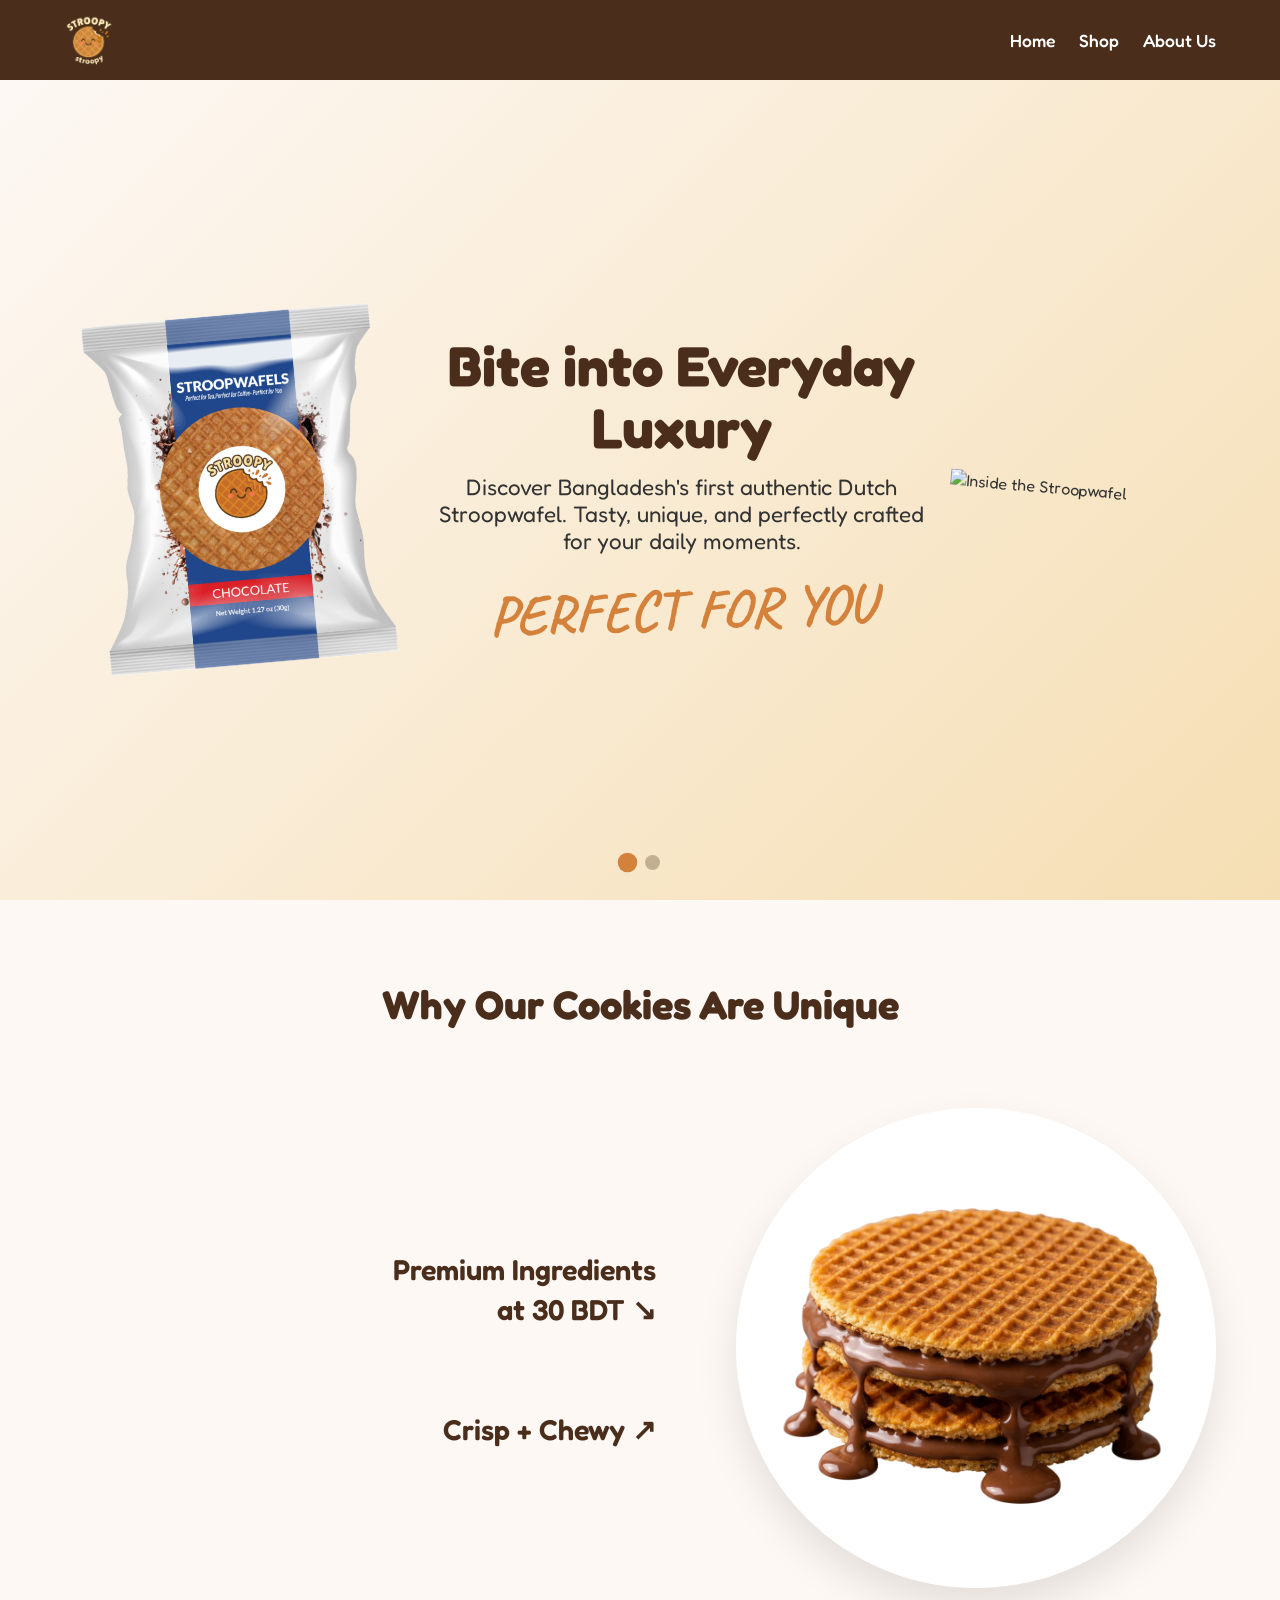
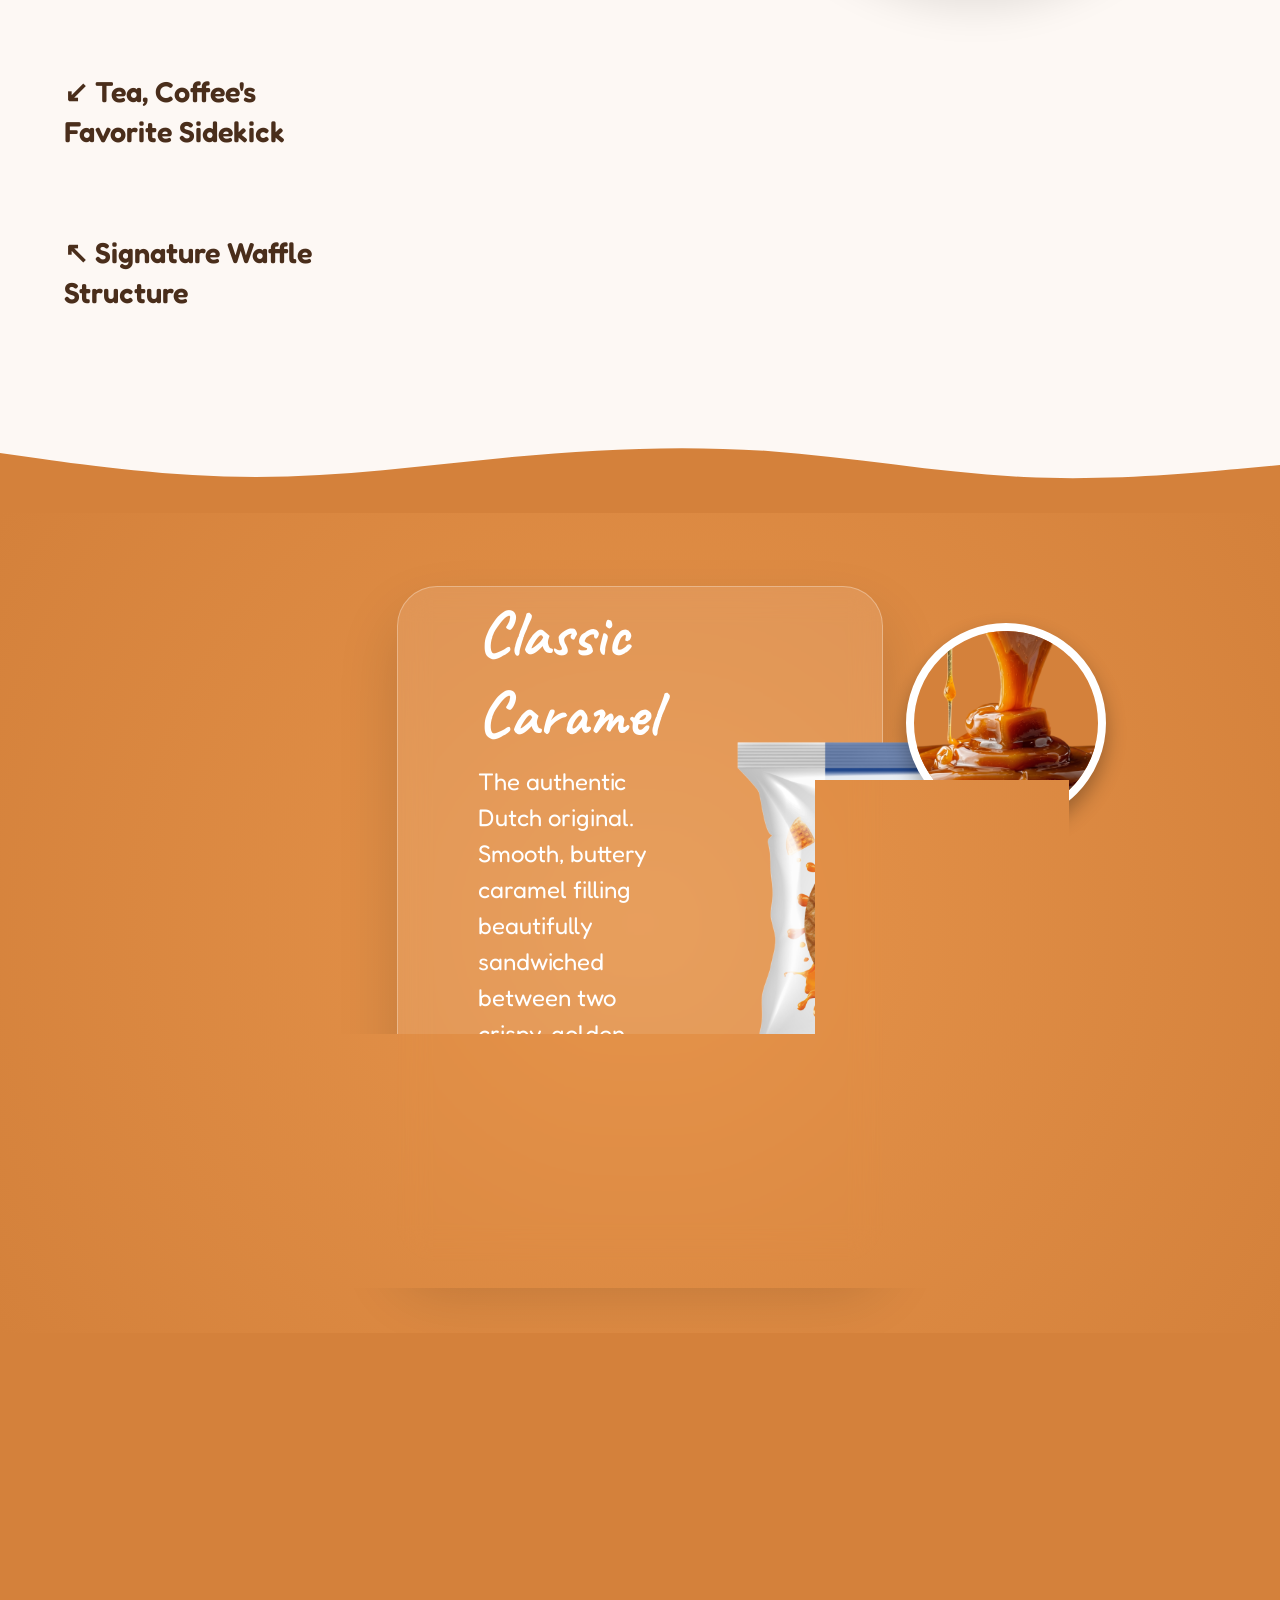
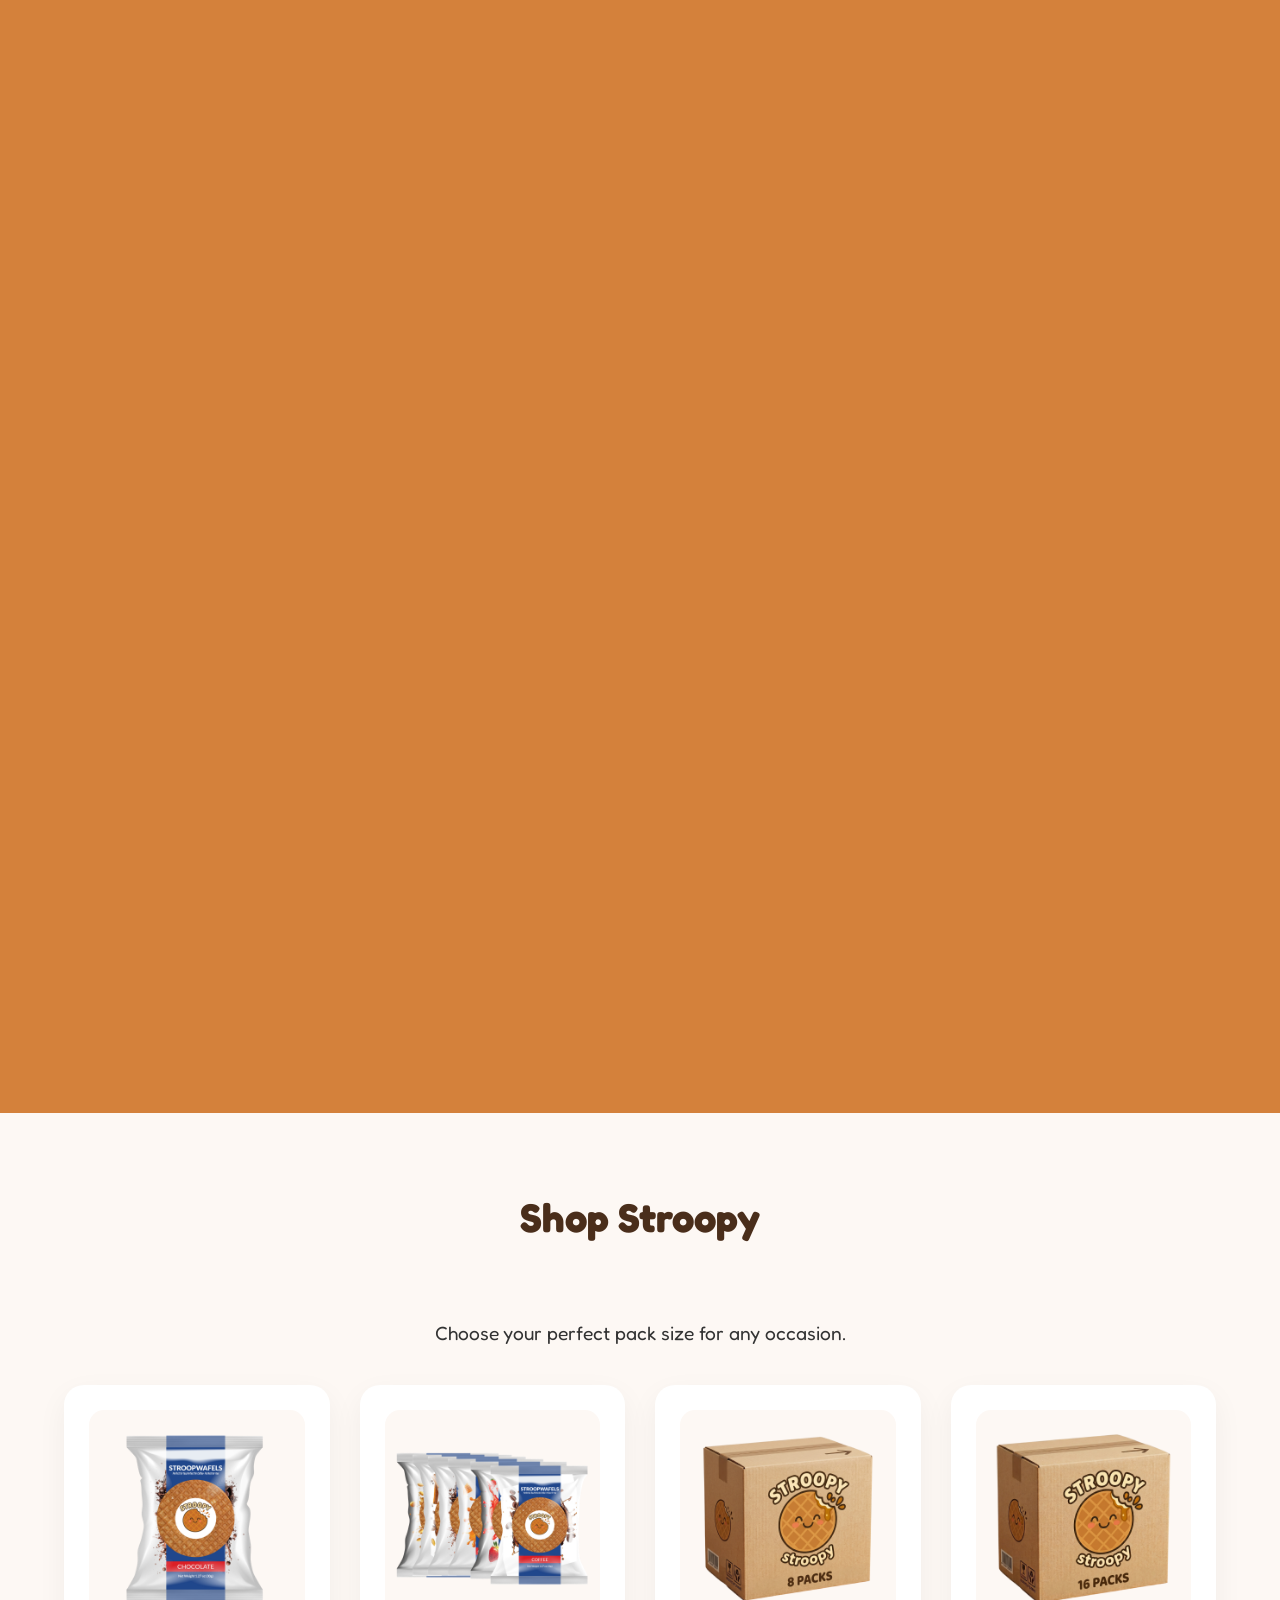
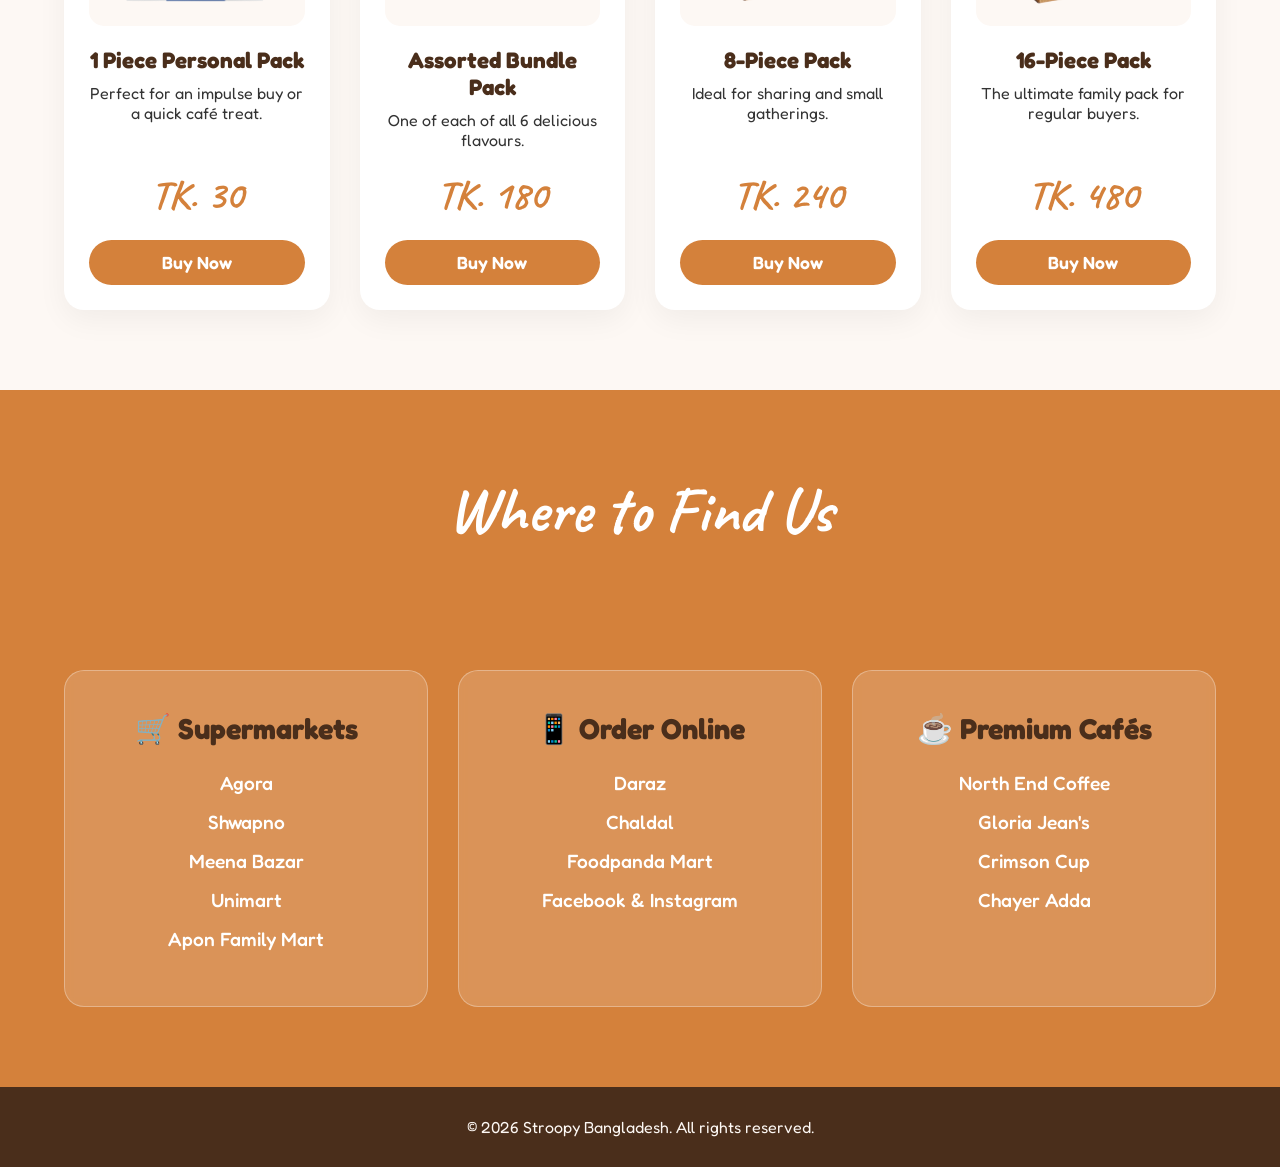
==== index.html @ 6a916083 "update 1.1" ====
<!DOCTYPE html>
<html lang="en">
<head>
    <meta charset="UTF-8">
    <meta name="viewport" content="width=device-width, initial-scale=1.0">
    <title>Stroopy | Perfect for You</title>
    <link rel="stylesheet" href="styles.css">
</head>
<body>

    <header>
        <a href="index.html" class="logo">
            <img src="media/logo.png" alt="Stroopy Logo" class="logo-img">
        </a>
        <div class="hamburger" id="hamburger">☰</div>
        <nav class="nav-links" id="nav-links">
            <a href="index.html">Home</a>
            <a href="#shop">Shop</a>
            <a href="about.html">About Us</a>
        </nav>
    </header>

    <section class="hero-carousel">
        <div class="carousel-track" id="carousel-track">
            
            <div class="slide active">
                <img src="media/chocolate.png" alt="Stroopy Package" class="slide-img left-img">
                <div class="slide-content centered-content">
                    <h1>Bite into Everyday Luxury</h1>
                    <p>Discover Bangladesh's first authentic Dutch Stroopwafel. Tasty, unique, and perfectly crafted for your daily moments.</p>
                    <h2 class="script-text">PERFECT FOR YOU</h2>
                </div>
                <img src="media/inside.png" alt="Inside the Stroopwafel" class="slide-img right-img">
            </div>

            <div class="slide">
                <img src="media/inside2.png" alt="Caramel Package" class="slide-img left-img">
                <div class="slide-content centered-content">
                    <h1>Crisp + Chewy Perfection</h1>
                    <p>Two golden baked waffles bound by a luscious, melt-in-your-mouth filling. 100% Natural, 100% Halal.</p>
                    <h2 class="script-text" style="color: var(--brand-brown);">IRRESISTIBLY GOOD</h2>
                </div>
                <img src="media/inside3.png" alt="Caramel Filling" class="slide-img right-img">
            </div>

        </div>
        
        <div class="carousel-dots" id="carousel-dots">
            <span class="dot active" data-slide="0"></span>
            <span class="dot" data-slide="1"></span>
        </div>
    </section>

    <section class="features-section fade-in">
        <h2 class="section-title">Why Our Cookies Are Unique</h2>
        <div class="features-grid">
            <div class="feature-column" style="text-align: right;">
                <div class="feature-item fade-in"><p>Premium Ingredients<br>at 30 BDT ↘</p></div>
                <div class="feature-item fade-in"><p>Crisp + Chewy ↗</p></div>
            </div>
            <div class="feature-center fade-in">
                <img src="media/main.png" alt="Plate of Stroopwafels" style="background-color: white;">
            </div>
            <div class="feature-column" style="text-align: left;">
                <div class="feature-item fade-in"><p>↙ Tea, Coffee's<br>Favorite Sidekick</p></div>
                <div class="feature-item fade-in"><p>↖ Signature Waffle<br>Structure</p></div>
            </div>
        </div>
    </section>

    <div class="wave-divider">
        <svg viewBox="0 0 1440 320" preserveAspectRatio="none">
            <path fill="#D4813B" fill-opacity="1" d="M0,160L48,176C96,192,192,224,288,224C384,224,480,192,576,170.7C672,149,768,139,864,154.7C960,171,1056,213,1152,224C1248,235,1344,213,1392,202.7L1440,192L1440,320L1392,320C1344,320,1248,320,1152,320C1056,320,960,320,864,320C768,320,672,320,576,320C480,320,384,320,288,320C192,320,96,320,48,320L0,320Z"></path>
        </svg>
    </div>

    <section id="flavours-scroll-wrapper" class="horizontal-scroll-wrapper">
        <div class="sticky-view">
            <div id="flavours-track" class="flavours-track">
                
                <div class="flavour-panel active">
                    <div class="panel-container">
                        <div class="panel-content">
                            <h2>Classic Caramel</h2>
                            <p>The authentic Dutch original. Smooth, buttery caramel filling beautifully sandwiched between two crispy, golden waffle layers.</p>
                            <ul class="flavour-details-list">
                                <li><span>Calories:</span> 150</li>
                                <li><span>Perfect with:</span> Black Tea</li>
                            </ul>
                        </div>
                        <div class="panel-visual">
                            <img src="media/caramel.png" class="floating-pack main-img" alt="Caramel Package">
                            <img src="media/caramel-in.png" class="floating-filling sub-img" alt="Caramel Filling">
                        </div>
                    </div>
                </div>

                <div class="flavour-panel">
                    <div class="panel-container">
                        <div class="panel-content">
                            <h2>Rich Chocolate</h2>
                            <p>Our highest demand flavour. A luscious blend of dark and milk chocolate that provides a decadent, melt-in-your-mouth experience.</p>
                            <ul class="flavour-details-list">
                                <li><span>Calories:</span> 155</li>
                                <li><span>Perfect with:</span> Hot Milk</li>
                            </ul>
                        </div>
                        <div class="panel-visual">
                            <img src="media/chocolate.png" class="floating-pack main-img" alt="Chocolate Package">
                            <img src="media/chocolate-in.png" class="floating-filling sub-img" alt="Chocolate Filling">
                        </div>
                    </div>
                </div>

                <div class="flavour-panel">
                    <div class="panel-container">
                        <div class="panel-content">
                            <h2>Strawberry Syrup</h2>
                            <p>A fun, sweet, and tangy strawberry-flavoured syrup filling designed specifically for the youth segment and café-goers.</p>
                            <ul class="flavour-details-list">
                                <li><span>Calories:</span> 145</li>
                                <li><span>Perfect with:</span> Iced Lattes</li>
                            </ul>
                        </div>
                        <div class="panel-visual">
                            <img src="media/strawberry.png" class="floating-pack main-img" alt="Strawberry Package">
                            <img src="media/strawberry-in.png" class="floating-filling sub-img" alt="Strawberry Filling">
                        </div>
                    </div>
                </div>
                
                <div class="flavour-panel">
                    <div class="panel-container">
                        <div class="panel-content">
                            <h2>Peanut Butter</h2>
                            <p>Creamy, rich peanut butter filling with a satisfying nutty finish. A protein-forward treat for our health-conscious consumers.</p>
                            <ul class="flavour-details-list">
                                <li><span>Calories:</span> 160</li>
                                <li><span>Perfect with:</span> Espresso</li>
                            </ul>
                        </div>
                        <div class="panel-visual">
                            <img src="media/peanutbutter.png" class="floating-pack main-img" alt="Peanut Butter Package">
                            <img src="media/peanutbutter-in.png" class="floating-filling sub-img" alt="Peanut Butter Filling">
                        </div>
                    </div>
                </div>

                <div class="flavour-panel">
                    <div class="panel-container">
                        <div class="panel-content">
                            <h2>Cinnamon</h2>
                            <p>A beautiful bridge between Dutch tradition and local spice. Warm, aromatic cinnamon mixed into our signature syrup.</p>
                            <ul class="flavour-details-list">
                                <li><span>Calories:</span> 150</li>
                                <li><span>Perfect with:</span> Masala Chai</li>
                            </ul>
                        </div>
                        <div class="panel-visual">
                            <img src="media/cinnamon.png" class="floating-pack main-img" alt="Cinnamon Package">
                            <img src="media/cinnamon-in.png" class="floating-filling sub-img" alt="Cinnamon Filling">
                        </div>
                    </div>
                </div>

                <div class="flavour-panel">
                    <div class="panel-container">
                        <div class="panel-content">
                            <h2>Coffee</h2>
                            <p>An espresso-infused filling designed for young professionals and coffee lovers needing a bold caffeinated treat on the go.</p>
                            <ul class="flavour-details-list">
                                <li><span>Calories:</span> 150</li>
                                <li><span>Perfect with:</span> Cappuccino</li>
                            </ul>
                        </div>
                        <div class="panel-visual">
                            <img src="media/coffee.png" class="floating-pack main-img" alt="Coffee Package">
                            <img src="media/coffee-in.png" class="floating-filling sub-img" alt="Coffee Filling">
                        </div>
                    </div>
                </div>

            </div>
        </div>
    </section>

    <section class="shop-section fade-in" id="shop">
        <h2 class="section-title">Shop Stroopy</h2>
        <p class="subtitle" style="text-align: center; font-size: 1.2rem; margin-bottom: 40px;">Choose your perfect pack size for any occasion.</p>
        
        <div class="shop-grid">
            <div class="product-card fade-in">
                <img src="media/single.png" alt="2-Piece Personal Pack">
                <h3>1 Piece Personal Pack</h3>
                <p>Perfect for an impulse buy or a quick café treat.</p>
                <div class="price">TK. 30</div>
                <a href="#" class="btn btn-small">Buy Now</a>
            </div>

            <div class="product-card fade-in">
                <img src="media/6pack.png" alt="Assorted Bundle Pack">
                <h3>Assorted Bundle Pack</h3>
                <p>One of each of all 6 delicious flavours.</p>
                <div class="price">TK. 180</div>
                <a href="#" class="btn btn-small">Buy Now</a>
            </div>

            <div class="product-card fade-in">
                <img src="media/8pack.png" alt="8-Piece Pack">
                <h3>8-Piece Pack</h3>
                <p>Ideal for sharing and small gatherings.</p>
                <div class="price">TK. 240</div>
                <a href="#" class="btn btn-small">Buy Now</a>
            </div>

            <div class="product-card fade-in">
                <img src="media/16pack.png" alt="16-Piece Pack">
                <h3>16-Piece Pack</h3>
                <p>The ultimate family pack for regular buyers.</p>
                <div class="price">TK. 480</div>
                <a href="#" class="btn btn-small">Buy Now</a>
            </div>

        </div>
    </section>

    <section class="availability-section fade-in">
        <h2 class="section-title script-text" style="color: var(--white); font-size: 4rem;">Where to Find Us</h2>
        <div class="availability-grid">
            <div class="availability-col fade-in">
                <h3>🛒 Supermarkets</h3>
                <ul>
                    <li>Agora</li>
                    <li>Shwapno</li>
                    <li>Meena Bazar</li>
                    <li>Unimart</li>
                    <li>Apon Family Mart</li>
                </ul>
            </div>
            <div class="availability-col fade-in">
                <h3>📱 Order Online</h3>
                <ul>
                    <li>Daraz</li>
                    <li>Chaldal</li>
                    <li>Foodpanda Mart</li>
                    <li>Facebook & Instagram</li>
                </ul>
            </div>
            <div class="availability-col fade-in">
                <h3>☕ Premium Cafés</h3>
                <ul>
                    <li>North End Coffee</li>
                    <li>Gloria Jean's</li>
                    <li>Crimson Cup</li>
                    <li>Chayer Adda</li>
                </ul>
            </div>
        </div>
    </section>

    <footer>
        <p>&copy; 2026 Stroopy Bangladesh. All rights reserved.</p>
    </footer>

    <script src="script.js"></script>
</body>
</html>
---- styles.css ----
@import url('https://fonts.googleapis.com/css2?family=Caveat:wght@700&family=Fredoka:wght@400;500;600;700&display=swap');

:root {
    --brand-orange: #D4813B;
    --brand-brown: #4A2E1B;
    --brand-cream: #FDF8F4;
    --text-dark: #333333;
    --white: #FFFFFF;
    --header-height: 80px;
}

* { margin: 0; padding: 0; box-sizing: border-box; }

body {
    font-family: 'Fredoka', sans-serif;
    background-color: var(--brand-cream);
    color: var(--text-dark);
    overflow-x: hidden;
    position: relative; /* Required for the pattern layer to attach properly */
}

/* --- THE PATTERN LAYER --- */
body::before {
    content: '';
    position: fixed; /* Keeps the pattern fixed in place while scrolling for a premium feel */
    top: 0; 
    left: 0; 
    width: 100vw; 
    height: 100vh;
    z-index: -1; /* Pushes the pattern behind all your content */
    
    background-image: url('media/pattern.png');
    
    /* 1. THE BLOCK SPACING & SIZE */
    /* Adjust these numbers to scale the block pattern up or down */
    background-size: 160px 160px; 
    
    /* 'space' forces the browser to add even gaps between the images 
       so they never get cut off at the edges of the screen */
    background-repeat: space; 
    
    /* 2. THE OPACITY SETTING */
    /* Adjust from 0.0 (invisible) to 1.0 (fully visible) */
    opacity: 0.1; 
    
    /* Optional: Blends the pattern into your cream background perfectly */
    background-blend-mode: multiply; 
    
    /* Prevents the invisible layer from blocking clicks on your website */
    pointer-events: none; 
}

/* Base Animations */
.fade-in {
    opacity: 0;
    transform: translateY(30px);
    transition: opacity 0.8s ease-out, transform 0.8s ease-out;
}
.fade-in.visible { opacity: 1; transform: translateY(0); }

/* Navigation */
header {
    background-color: var(--brand-brown);
    height: var(--header-height);
    padding: 0 5%;
    display: flex;
    justify-content: space-between;
    align-items: center;
    position: sticky;
    top: 0;
    z-index: 1000;
}

.logo {
    display: flex;
    align-items: center;
    justify-content: center;
    text-decoration: none;
    transition: transform 0.3s;
}

.logo:hover {
    transform: scale(1.05);
}

.logo-img {
    height: 50px; 
    width: auto;
    object-fit: contain;
}

.nav-links a {
    color: var(--white);
    text-decoration: none;
    margin-left: 20px;
    font-weight: 500;
    font-size: 1.1rem;
}

.hamburger { display: none; font-size: 2rem; color: var(--white); cursor: pointer; }

/* --- CATCHY CAROUSEL SECTION --- */
.hero-carousel {
    position: relative;
    width: 100%;
    height: calc(100vh - var(--header-height));
    min-height: 500px;
    overflow: hidden;
    background: linear-gradient(135deg, var(--brand-cream) 0%, #F5DEB3 100%);
}

.carousel-track {
    position: relative;
    width: 100%;
    height: 100%;
}

.slide {
    position: absolute;
    top: 0; left: 0;
    width: 100%; height: 100%;
    opacity: 0;
    visibility: hidden;
    transition: opacity 0.8s ease-in-out, visibility 0.8s;
    
    display: flex;
    align-items: center;
    justify-content: space-between;
    padding: 0 5%;
    overflow: hidden;
}

.slide.active {
    opacity: 1;
    visibility: visible;
    z-index: 10;
}

/* Slide Content Container */
.slide-content.centered-content {
    flex: 0 1 50%; 
    text-align: center;
    padding: 20px;
    z-index: 10;
}

.slide-content > * {
    opacity: 0;
    transform: translateY(40px);
    transition: all 0.8s cubic-bezier(0.25, 1, 0.5, 1);
}

.slide.active .slide-content h1 {
    opacity: 1;
    transform: translateY(0);
    transition-delay: 0.2s; 
}

.slide.active .slide-content p {
    opacity: 1;
    transform: translateY(0);
    transition-delay: 0.4s; 
}

.slide.active .slide-content h2 {
    opacity: 1;
    transform: translateY(0) rotate(-2deg);
    transition-delay: 0.6s; 
}

.slide-content h1 {
    font-size: 3.5rem;
    color: var(--brand-brown);
    margin-bottom: 15px;
    line-height: 1.1;
}

.slide-content p {
    font-size: 1.4rem;
    color: var(--text-dark);
    margin-bottom: 20px;
}

.script-text {
    font-family: 'Caveat', cursive;
    font-size: 3.5rem;
    color: var(--brand-orange);
    display: inline-block;
}

/* Image Pop-in Animation */
.slide-img {
    flex: 0 1 25%;
    max-width: 350px; 
    width: 100%;
    object-fit: contain;
    opacity: 0;
    z-index: 5;
}

.slide-img.left-img {
    transform: translateX(-100px) rotate(-15deg) scale(0.8);
    transition: all 1.2s cubic-bezier(0.34, 1.56, 0.64, 1);
}

.slide-img.right-img {
    transform: translateX(100px) rotate(15deg) scale(0.8);
    transition: all 1.2s cubic-bezier(0.34, 1.56, 0.64, 1);
}

.slide.active .slide-img.left-img {
    opacity: 1;
    transform: translateX(0) rotate(-5deg) scale(1);
    transition-delay: 0.2s;
}

.slide.active .slide-img.right-img {
    opacity: 1;
    transform: translateX(0) rotate(5deg) scale(1);
    transition-delay: 0.4s;
}

/* Carousel Dots */
.carousel-dots {
    position: absolute;
    bottom: 30px;
    left: 50%;
    transform: translateX(-50%);
    z-index: 20;
    display: flex;
    gap: 10px;
}

.dot {
    width: 15px; height: 15px;
    background: rgba(74, 46, 27, 0.3);
    border-radius: 50%;
    cursor: pointer;
    transition: background 0.3s, transform 0.3s;
}

.dot.active { 
    background: var(--brand-orange); 
    transform: scale(1.3);
}

/* --- FEATURES SECTION --- */
.features-section { 
    text-align: center; 
    padding: 80px 5% 40px; 
}

.features-grid { 
    display: flex; 
    justify-content: center; 
    align-items: center; 
    gap: 80px; 
    flex-wrap: wrap; 
    max-width: 1400px;
    margin: 0 auto;
}

.feature-column { 
    display: flex; 
    flex-direction: column; 
    gap: 80px; 
    flex: 1; 
    min-width: 300px; 
}

.feature-item p { 
    font-size: 1.8rem; 
    font-weight: 600; 
    color: var(--brand-brown); 
    line-height: 1.4;
}

.feature-center img { 
    width: 480px; 
    height: 480px; 
    border-radius: 50%; 
    object-fit: cover; 
    border: 12px solid var(--white); 
    box-shadow: 0 20px 40px rgba(0,0,0,0.1);
}

/* Wave */
.wave-divider { width: 100%; line-height: 0; margin-top: 40px; }
.wave-divider svg { display: block; width: 100%; height: 120px; }

/* --- HORIZONTAL SCROLL & PANEL ANIMATIONS --- */
.horizontal-scroll-wrapper {
    height: 600vh; /* 6 panels = 6 scrolls */
    position: relative;
    background-color: var(--brand-orange);
}

.sticky-view {
    position: sticky;
    top: var(--header-height);
    height: calc(100vh - var(--header-height));
    width: 100vw;
    overflow: hidden;
    background: radial-gradient(circle at center, #E6944B 0%, var(--brand-orange) 100%);
}

.flavours-track {
    display: flex;
    height: 100%;
    width: 600vw; 
    will-change: transform;
}

.flavour-panel {
    width: 100vw;
    height: 100%;
    display: flex;
    align-items: center;
    justify-content: center;
    padding: 0 5%;
}

.panel-container {
    display: flex;
    align-items: center;
    justify-content: space-between;
    width: 95%; 
    max-width: 1400px; 
    height: 75vh; 
    min-height: 600px; 
    background: rgba(255, 255, 255, 0.1);
    backdrop-filter: blur(15px); 
    border: 1px solid rgba(255, 255, 255, 0.3);
    border-radius: 40px;
    padding: 0 80px; 
    box-sizing: border-box;
    transform: scale(0.95);
    opacity: 0.5;
    transition: all 0.8s cubic-bezier(0.25, 1, 0.5, 1);
}

.flavour-panel.active .panel-container {
    transform: scale(1);
    opacity: 1;
    box-shadow: 0 30px 60px rgba(0,0,0,0.15);
}

.panel-content {
    flex: 0 0 50%; 
    color: var(--white);
    padding-right: 50px;
    opacity: 0;
    transform: translateX(-50px); 
    transition: all 0.8s cubic-bezier(0.34, 1.56, 0.64, 1) 0.2s; 
}

.flavour-panel.active .panel-content {
    opacity: 1;
    transform: translateX(0);
}

.panel-content h2 { font-size: 4rem; font-family: 'Caveat', cursive; margin-bottom: 10px; }
.panel-content p { font-size: 1.5rem; margin-bottom: 30px; line-height: 1.5; }

.flavour-details-list { list-style: none; display: flex; gap: 15px; flex-wrap: wrap; }
.flavour-details-list li {
    font-size: 1.2rem;
    background: rgba(255,255,255,0.2);
    padding: 12px 25px;
    border-radius: 20px;
    font-weight: 500;
}
.flavour-details-list li span { font-weight: 700; color: var(--brand-brown); }

.panel-visual {
    flex: 0 0 50%; 
    position: relative;
    display: flex;
    justify-content: center;
    align-items: center;
    height: 100%; 
}

.main-img {
    width: 360px; 
    height: auto;
    object-fit: contain;
    opacity: 0;
    transform: scale(0.5) rotate(-20deg);
    transition: all 1s cubic-bezier(0.34, 1.56, 0.64, 1) 0.3s; 
}

.sub-img {
    width: 200px; 
    height: 200px;
    background-color: #D4813B;
    border-radius: 50%;
    border: 8px solid var(--white);
    object-fit: cover;
    position: absolute;
    top: 50%;
    left: 50%;
    margin-top: -300px; 
    margin-left: 20px;  
    box-shadow: 0 10px 20px rgba(0,0,0,0.3);
    opacity: 0;
    transform: scale(0) translate(100px, -100px) rotate(45deg);
    transition: all 1s cubic-bezier(0.34, 1.56, 0.64, 1) 0.5s;
}

.flavour-panel.active .main-img {
    opacity: 1;
    transform: scale(1) rotate(0);
}

.flavour-panel.active .sub-img {
    opacity: 1;
    transform: scale(1) translate(0, 0) rotate(0deg);
}

/* Post Scroll */
.post-scroll-section { padding: 80px 20px; text-align: center; }
.post-scroll-section h2 { color: var(--brand-brown); font-size: 2.5rem; margin-bottom: 20px; }
.btn { display: inline-block; background-color: var(--brand-orange); color: var(--white); padding: 15px 40px; border-radius: 30px; font-size: 1.2rem; font-weight: 600; text-decoration: none; transition: 0.3s; }
.btn:hover { background-color: var(--brand-brown); }
footer { background-color: var(--brand-brown); color: var(--brand-cream); text-align: center; padding: 30px; }

/* Shop Section */
.section-title { font-size: 2.5rem; color: var(--brand-brown); margin-bottom: 80px; text-align: center; }
.shop-section { padding: 80px 5%; background-color: var(--brand-cream); background-blend-mode: lighten;}
.shop-grid { display: grid; grid-template-columns: repeat(auto-fit, minmax(220px, 1fr)); gap: 30px; max-width: 1200px; margin: 0 auto; }
.product-card { background: var(--white); border-radius: 20px; padding: 25px; text-align: center; box-shadow: 0 10px 30px rgba(0,0,0,0.05); transition: transform 0.3s, box-shadow 0.3s; display: flex; flex-direction: column; }
.product-card:hover { transform: translateY(-10px); box-shadow: 0 15px 40px rgba(0,0,0,0.1); }
.product-card img { width: 100%; border-radius: 15px; margin-bottom: 20px; background: var(--brand-cream); }
.product-card h3 { color: var(--brand-brown); font-size: 1.4rem; margin-bottom: 10px; }
.product-card p { color: var(--text-dark); font-size: 1rem; margin-bottom: auto; padding-bottom: 20px; }
.product-card .price { color: var(--brand-orange); font-size: 2.5rem; font-family: 'Caveat', cursive; font-weight: 700; margin-bottom: 20px; }
.btn-small { padding: 12px 25px; font-size: 1.1rem; width: 100%; display: block; box-sizing: border-box; }

/* Availability Section */
.availability-section { padding: 80px 5%; background-color: var(--brand-orange); text-align: center; }
.availability-grid { display: grid; grid-template-columns: repeat(auto-fit, minmax(280px, 1fr)); gap: 30px; max-width: 1200px; margin: 40px auto 0; }
.availability-col { background: rgba(255, 255, 255, 0.15); padding: 40px 30px; border-radius: 20px; backdrop-filter: blur(5px); border: 1px solid rgba(255, 255, 255, 0.3); color: var(--white); transition: transform 0.3s; }
.availability-col:hover { transform: translateY(-5px); }
.availability-col h3 { font-size: 1.8rem; margin-bottom: 25px; color: var(--brand-brown); }
.availability-col ul { list-style: none; padding: 0; }
.availability-col li { font-size: 1.2rem; margin-bottom: 15px; font-weight: 500; }





/* =========================================
   ABOUT US PAGE STYLES
   ========================================= */

/* Hero Section */
.about-hero {
    background: linear-gradient(rgba(74, 46, 27, 0.7), rgba(74, 46, 27, 0.7)), url('media/caramel.png') center/cover;
    height: 60vh;
    min-height: 400px;
    display: flex;
    align-items: center;
    justify-content: center;
    text-align: center;
    color: var(--white);
    position: relative;
    z-index: 1; /* Sits above the body pattern */
}

.about-hero h2 {
    font-size: 3rem;
    margin-bottom: 15px;
    color: var(--brand-cream);
}

.about-hero p {
    font-size: 1.5rem;
    max-width: 600px;
    margin: 0 auto;
}

/* Story Section */
.story-section {
    padding: 80px 5%;
    background-color: var(--brand-cream);
}

.story-container {
    max-width: 1200px;
    margin: 0 auto;
    display: flex;
    align-items: center;
    gap: 60px;
}

.story-text {
    flex: 1;
}

.story-text p {
    font-size: 1.2rem;
    line-height: 1.8;
    margin-bottom: 20px;
    color: var(--text-dark);
}

.story-visual {
    flex: 1;
    display: flex;
    justify-content: center;
}

/* Values Section */
.values-section {
    background-color: var(--brand-orange);
    padding: 80px 5%;
    text-align: center;
}

.values-grid {
    display: grid;
    grid-template-columns: repeat(auto-fit, minmax(250px, 1fr));
    gap: 30px;
    max-width: 1200px;
    margin: 40px auto 0;
}

.value-card {
    background: rgba(255, 255, 255, 0.1);
    backdrop-filter: blur(10px);
    border: 1px solid rgba(255, 255, 255, 0.2);
    padding: 40px 30px;
    border-radius: 20px;
    color: var(--white);
    transition: transform 0.3s;
}

.value-card:hover {
    transform: translateY(-10px);
}

.value-card h3 {
    font-size: 1.5rem;
    margin-bottom: 15px;
    color: var(--brand-brown);
}

.value-card p {
    font-size: 1.1rem;
    line-height: 1.5;
}

/* Team Section */
.team-section {
    padding: 80px 5%;
    background-color: var(--brand-cream);
}

.team-grid {
    display: flex;
    flex-wrap: wrap;
    justify-content: center;
    gap: 20px;
    max-width: 1000px;
    margin: 0 auto;
}

.team-member {
    background: var(--white);
    padding: 20px 30px;
    border-radius: 15px;
    text-align: center;
    box-shadow: 0 10px 20px rgba(0,0,0,0.05);
    flex: 1 1 200px;
    max-width: 250px;
    border-bottom: 5px solid var(--brand-orange);
}

.team-member h4 {
    color: var(--brand-brown);
    font-size: 1.2rem;
    margin-bottom: 5px;
}

.team-member p {
    color: #666;
    font-size: 0.9rem;
}

/* Responsive adjustments for About page */
@media (max-width: 768px) {
    .story-container {
        flex-direction: column;
        text-align: center;
    }
    .about-hero h2 {
        font-size: 2.2rem;
    }
}




/* Responsive Media Queries */
@media (max-width: 900px) {
    .slide { flex-direction: column; justify-content: center; }
    .slide-img.left-img, .slide-img.right-img { display: none; }
    .slide-content.centered-content { padding: 0; }
    
    /* Panel fixes for mobile */
    .panel-container { height: auto; min-height: auto; padding: 40px 20px; flex-direction: column; text-align: center; }
    .panel-content { padding-right: 0; flex: 1 1 auto; width: 100%; }
    .panel-visual { height: 350px; flex: 1 1 auto; width: 100%; margin-top: 30px; }
    .main-img { width: 280px; }
    .sub-img { width: 140px; height: 140px; margin-top: -160px; margin-left: 40px; }
    
    /* Features fixes for mobile */
    .feature-center img { width: 320px; height: 320px; }
    .feature-item p { font-size: 1.4rem; }
}

@media (max-width: 768px) {
    .nav-links { display: none; flex-direction: column; width: 100%; position: absolute; top: var(--header-height); left: 0; background-color: var(--brand-brown); text-align: center; padding: 20px 0; }
    .nav-links.active { display: flex; }
    .hamburger { display: block; }
    .features-grid { flex-direction: column; }
    .feature-center { order: -1; }
}
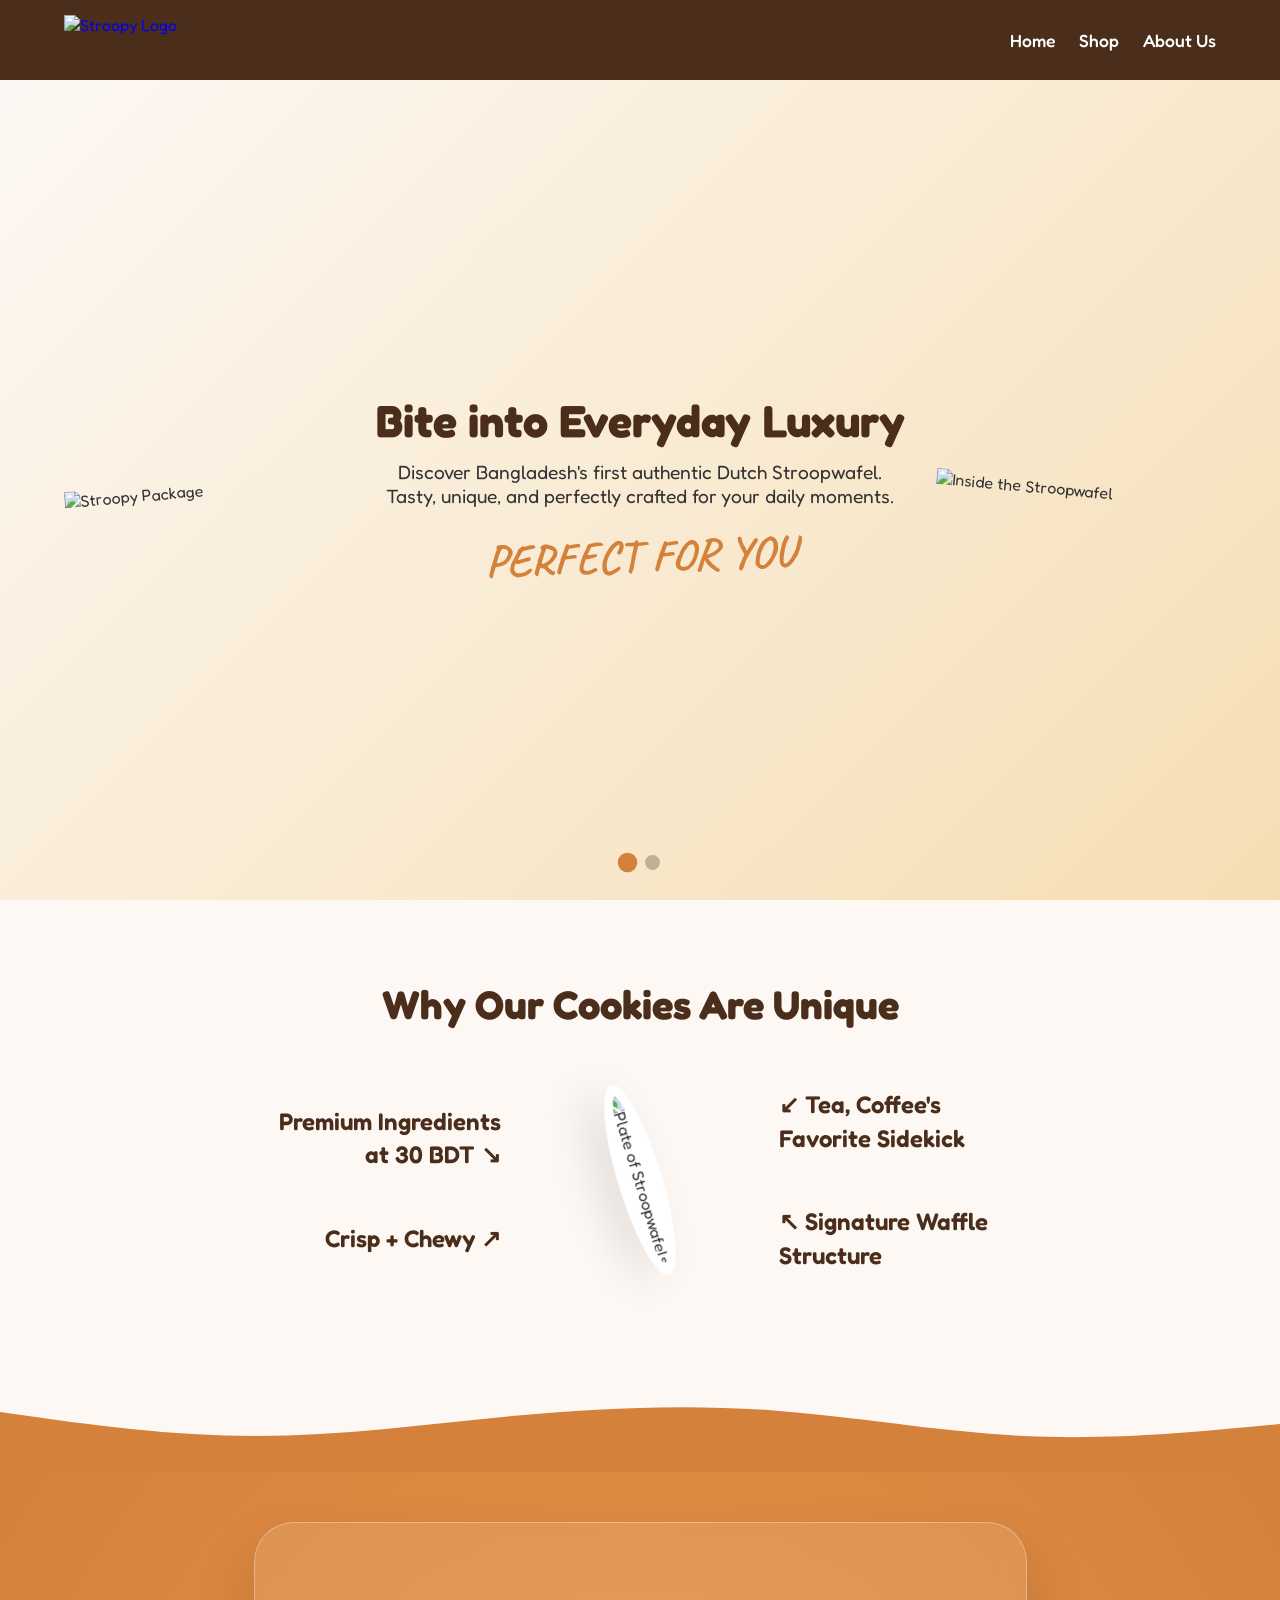
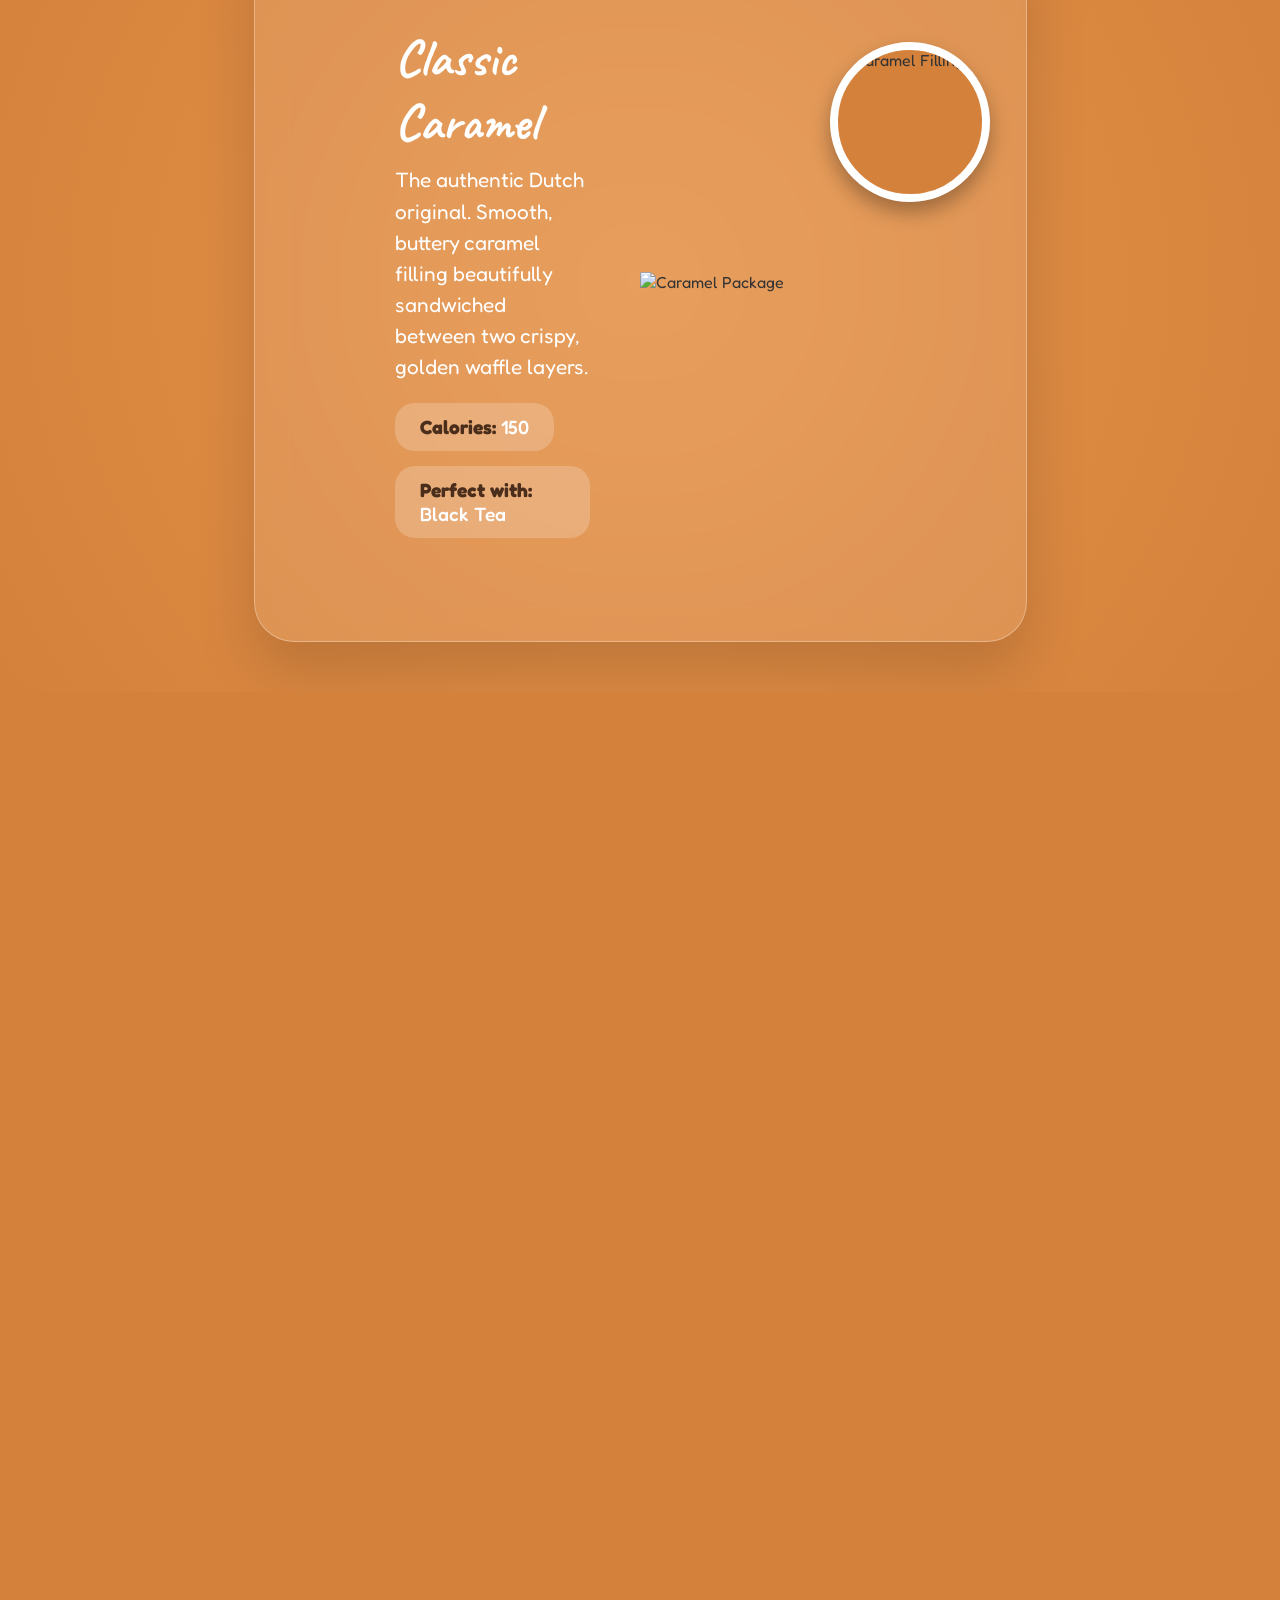
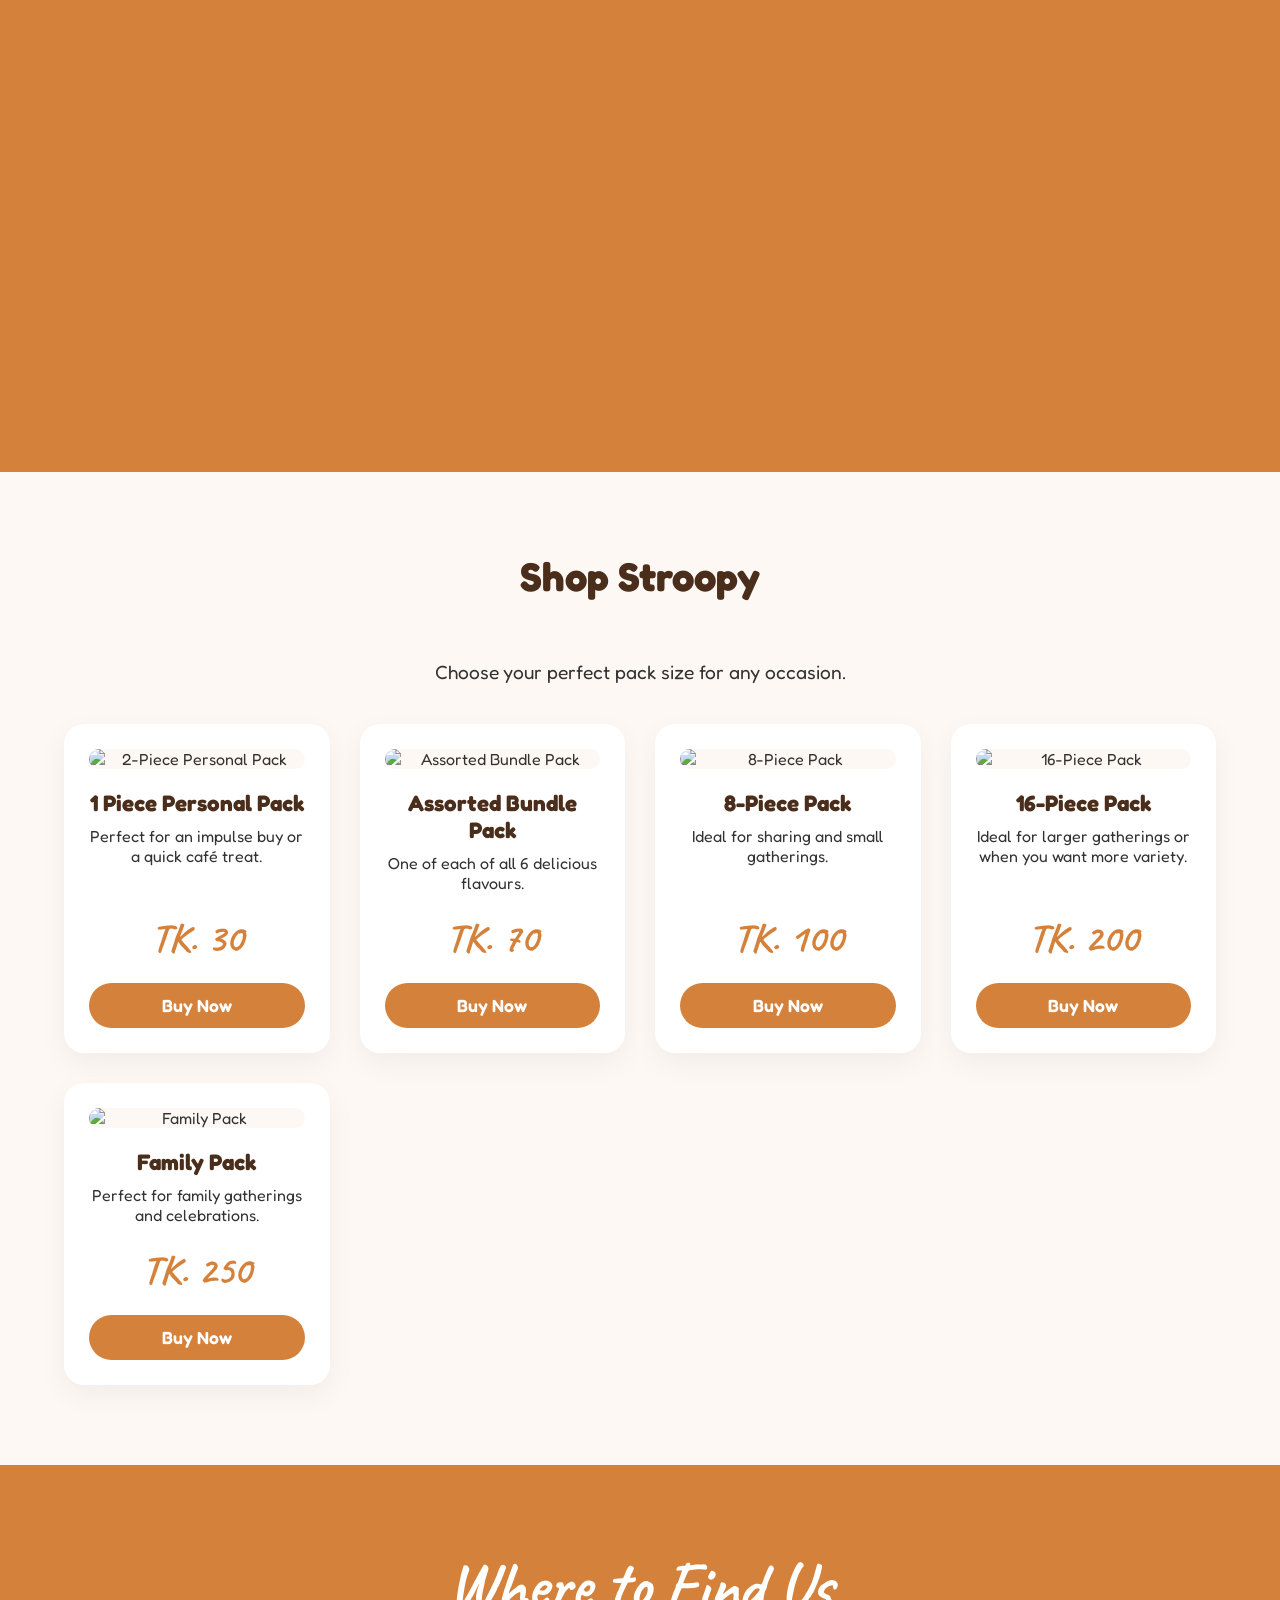
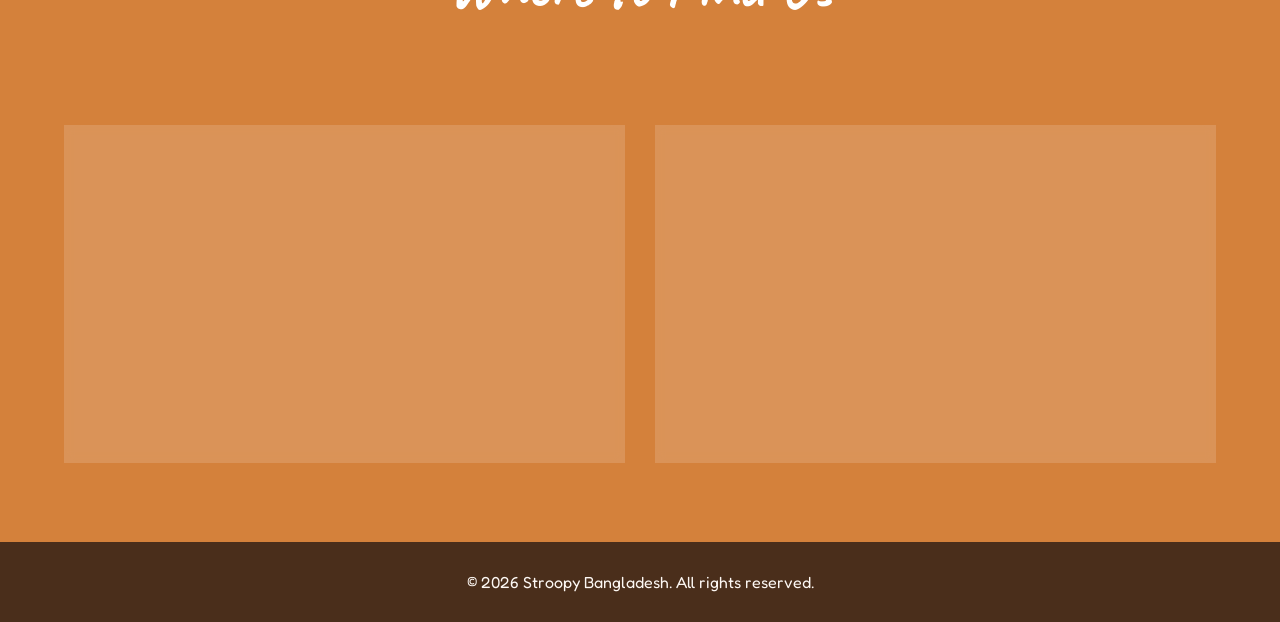
==== commit 02b45aae: "Add files via upload" ====
--- a/index.html
+++ b/index.html
@@ -1,267 +1,265 @@
-<!DOCTYPE html>
-<html lang="en">
-<head>
-    <meta charset="UTF-8">
-    <meta name="viewport" content="width=device-width, initial-scale=1.0">
-    <title>Stroopy | Perfect for You</title>
-    <link rel="stylesheet" href="styles.css">
-</head>
-<body>
-
-    <header>
-        <a href="index.html" class="logo">
-            <img src="media/logo.png" alt="Stroopy Logo" class="logo-img">
-        </a>
-        <div class="hamburger" id="hamburger">☰</div>
-        <nav class="nav-links" id="nav-links">
-            <a href="index.html">Home</a>
-            <a href="#shop">Shop</a>
-            <a href="about.html">About Us</a>
-        </nav>
-    </header>
-
-    <section class="hero-carousel">
-        <div class="carousel-track" id="carousel-track">
-            
-            <div class="slide active">
-                <img src="media/chocolate.png" alt="Stroopy Package" class="slide-img left-img">
-                <div class="slide-content centered-content">
-                    <h1>Bite into Everyday Luxury</h1>
-                    <p>Discover Bangladesh's first authentic Dutch Stroopwafel. Tasty, unique, and perfectly crafted for your daily moments.</p>
-                    <h2 class="script-text">PERFECT FOR YOU</h2>
-                </div>
-                <img src="media/inside.png" alt="Inside the Stroopwafel" class="slide-img right-img">
-            </div>
-
-            <div class="slide">
-                <img src="media/inside2.png" alt="Caramel Package" class="slide-img left-img">
-                <div class="slide-content centered-content">
-                    <h1>Crisp + Chewy Perfection</h1>
-                    <p>Two golden baked waffles bound by a luscious, melt-in-your-mouth filling. 100% Natural, 100% Halal.</p>
-                    <h2 class="script-text" style="color: var(--brand-brown);">IRRESISTIBLY GOOD</h2>
-                </div>
-                <img src="media/inside3.png" alt="Caramel Filling" class="slide-img right-img">
-            </div>
-
-        </div>
-        
-        <div class="carousel-dots" id="carousel-dots">
-            <span class="dot active" data-slide="0"></span>
-            <span class="dot" data-slide="1"></span>
-        </div>
-    </section>
-
-    <section class="features-section fade-in">
-        <h2 class="section-title">Why Our Cookies Are Unique</h2>
-        <div class="features-grid">
-            <div class="feature-column" style="text-align: right;">
-                <div class="feature-item fade-in"><p>Premium Ingredients<br>at 30 BDT ↘</p></div>
-                <div class="feature-item fade-in"><p>Crisp + Chewy ↗</p></div>
-            </div>
-            <div class="feature-center fade-in">
-                <img src="media/main.png" alt="Plate of Stroopwafels" style="background-color: white;">
-            </div>
-            <div class="feature-column" style="text-align: left;">
-                <div class="feature-item fade-in"><p>↙ Tea, Coffee's<br>Favorite Sidekick</p></div>
-                <div class="feature-item fade-in"><p>↖ Signature Waffle<br>Structure</p></div>
-            </div>
-        </div>
-    </section>
-
-    <div class="wave-divider">
-        <svg viewBox="0 0 1440 320" preserveAspectRatio="none">
-            <path fill="#D4813B" fill-opacity="1" d="M0,160L48,176C96,192,192,224,288,224C384,224,480,192,576,170.7C672,149,768,139,864,154.7C960,171,1056,213,1152,224C1248,235,1344,213,1392,202.7L1440,192L1440,320L1392,320C1344,320,1248,320,1152,320C1056,320,960,320,864,320C768,320,672,320,576,320C480,320,384,320,288,320C192,320,96,320,48,320L0,320Z"></path>
-        </svg>
-    </div>
-
-    <section id="flavours-scroll-wrapper" class="horizontal-scroll-wrapper">
-        <div class="sticky-view">
-            <div id="flavours-track" class="flavours-track">
-                
-                <div class="flavour-panel active">
-                    <div class="panel-container">
-                        <div class="panel-content">
-                            <h2>Classic Caramel</h2>
-                            <p>The authentic Dutch original. Smooth, buttery caramel filling beautifully sandwiched between two crispy, golden waffle layers.</p>
-                            <ul class="flavour-details-list">
-                                <li><span>Calories:</span> 150</li>
-                                <li><span>Perfect with:</span> Black Tea</li>
-                            </ul>
-                        </div>
-                        <div class="panel-visual">
-                            <img src="media/caramel.png" class="floating-pack main-img" alt="Caramel Package">
-                            <img src="media/caramel-in.png" class="floating-filling sub-img" alt="Caramel Filling">
-                        </div>
-                    </div>
-                </div>
-
-                <div class="flavour-panel">
-                    <div class="panel-container">
-                        <div class="panel-content">
-                            <h2>Rich Chocolate</h2>
-                            <p>Our highest demand flavour. A luscious blend of dark and milk chocolate that provides a decadent, melt-in-your-mouth experience.</p>
-                            <ul class="flavour-details-list">
-                                <li><span>Calories:</span> 155</li>
-                                <li><span>Perfect with:</span> Hot Milk</li>
-                            </ul>
-                        </div>
-                        <div class="panel-visual">
-                            <img src="media/chocolate.png" class="floating-pack main-img" alt="Chocolate Package">
-                            <img src="media/chocolate-in.png" class="floating-filling sub-img" alt="Chocolate Filling">
-                        </div>
-                    </div>
-                </div>
-
-                <div class="flavour-panel">
-                    <div class="panel-container">
-                        <div class="panel-content">
-                            <h2>Strawberry Syrup</h2>
-                            <p>A fun, sweet, and tangy strawberry-flavoured syrup filling designed specifically for the youth segment and café-goers.</p>
-                            <ul class="flavour-details-list">
-                                <li><span>Calories:</span> 145</li>
-                                <li><span>Perfect with:</span> Iced Lattes</li>
-                            </ul>
-                        </div>
-                        <div class="panel-visual">
-                            <img src="media/strawberry.png" class="floating-pack main-img" alt="Strawberry Package">
-                            <img src="media/strawberry-in.png" class="floating-filling sub-img" alt="Strawberry Filling">
-                        </div>
-                    </div>
-                </div>
-                
-                <div class="flavour-panel">
-                    <div class="panel-container">
-                        <div class="panel-content">
-                            <h2>Peanut Butter</h2>
-                            <p>Creamy, rich peanut butter filling with a satisfying nutty finish. A protein-forward treat for our health-conscious consumers.</p>
-                            <ul class="flavour-details-list">
-                                <li><span>Calories:</span> 160</li>
-                                <li><span>Perfect with:</span> Espresso</li>
-                            </ul>
-                        </div>
-                        <div class="panel-visual">
-                            <img src="media/peanutbutter.png" class="floating-pack main-img" alt="Peanut Butter Package">
-                            <img src="media/peanutbutter-in.png" class="floating-filling sub-img" alt="Peanut Butter Filling">
-                        </div>
-                    </div>
-                </div>
-
-                <div class="flavour-panel">
-                    <div class="panel-container">
-                        <div class="panel-content">
-                            <h2>Cinnamon</h2>
-                            <p>A beautiful bridge between Dutch tradition and local spice. Warm, aromatic cinnamon mixed into our signature syrup.</p>
-                            <ul class="flavour-details-list">
-                                <li><span>Calories:</span> 150</li>
-                                <li><span>Perfect with:</span> Masala Chai</li>
-                            </ul>
-                        </div>
-                        <div class="panel-visual">
-                            <img src="media/cinnamon.png" class="floating-pack main-img" alt="Cinnamon Package">
-                            <img src="media/cinnamon-in.png" class="floating-filling sub-img" alt="Cinnamon Filling">
-                        </div>
-                    </div>
-                </div>
-
-                <div class="flavour-panel">
-                    <div class="panel-container">
-                        <div class="panel-content">
-                            <h2>Coffee</h2>
-                            <p>An espresso-infused filling designed for young professionals and coffee lovers needing a bold caffeinated treat on the go.</p>
-                            <ul class="flavour-details-list">
-                                <li><span>Calories:</span> 150</li>
-                                <li><span>Perfect with:</span> Cappuccino</li>
-                            </ul>
-                        </div>
-                        <div class="panel-visual">
-                            <img src="media/coffee.png" class="floating-pack main-img" alt="Coffee Package">
-                            <img src="media/coffee-in.png" class="floating-filling sub-img" alt="Coffee Filling">
-                        </div>
-                    </div>
-                </div>
-
-            </div>
-        </div>
-    </section>
-
-    <section class="shop-section fade-in" id="shop">
-        <h2 class="section-title">Shop Stroopy</h2>
-        <p class="subtitle" style="text-align: center; font-size: 1.2rem; margin-bottom: 40px;">Choose your perfect pack size for any occasion.</p>
-        
-        <div class="shop-grid">
-            <div class="product-card fade-in">
-                <img src="media/single.png" alt="2-Piece Personal Pack">
-                <h3>1 Piece Personal Pack</h3>
-                <p>Perfect for an impulse buy or a quick café treat.</p>
-                <div class="price">TK. 30</div>
-                <a href="#" class="btn btn-small">Buy Now</a>
-            </div>
-
-            <div class="product-card fade-in">
-                <img src="media/6pack.png" alt="Assorted Bundle Pack">
-                <h3>Assorted Bundle Pack</h3>
-                <p>One of each of all 6 delicious flavours.</p>
-                <div class="price">TK. 180</div>
-                <a href="#" class="btn btn-small">Buy Now</a>
-            </div>
-
-            <div class="product-card fade-in">
-                <img src="media/8pack.png" alt="8-Piece Pack">
-                <h3>8-Piece Pack</h3>
-                <p>Ideal for sharing and small gatherings.</p>
-                <div class="price">TK. 240</div>
-                <a href="#" class="btn btn-small">Buy Now</a>
-            </div>
-
-            <div class="product-card fade-in">
-                <img src="media/16pack.png" alt="16-Piece Pack">
-                <h3>16-Piece Pack</h3>
-                <p>The ultimate family pack for regular buyers.</p>
-                <div class="price">TK. 480</div>
-                <a href="#" class="btn btn-small">Buy Now</a>
-            </div>
-
-        </div>
-    </section>
-
-    <section class="availability-section fade-in">
-        <h2 class="section-title script-text" style="color: var(--white); font-size: 4rem;">Where to Find Us</h2>
-        <div class="availability-grid">
-            <div class="availability-col fade-in">
-                <h3>🛒 Supermarkets</h3>
-                <ul>
-                    <li>Agora</li>
-                    <li>Shwapno</li>
-                    <li>Meena Bazar</li>
-                    <li>Unimart</li>
-                    <li>Apon Family Mart</li>
-                </ul>
-            </div>
-            <div class="availability-col fade-in">
-                <h3>📱 Order Online</h3>
-                <ul>
-                    <li>Daraz</li>
-                    <li>Chaldal</li>
-                    <li>Foodpanda Mart</li>
-                    <li>Facebook & Instagram</li>
-                </ul>
-            </div>
-            <div class="availability-col fade-in">
-                <h3>☕ Premium Cafés</h3>
-                <ul>
-                    <li>North End Coffee</li>
-                    <li>Gloria Jean's</li>
-                    <li>Crimson Cup</li>
-                    <li>Chayer Adda</li>
-                </ul>
-            </div>
-        </div>
-    </section>
-
-    <footer>
-        <p>&copy; 2026 Stroopy Bangladesh. All rights reserved.</p>
-    </footer>
-
-    <script src="script.js"></script>
-</body>
+<!DOCTYPE html>
+<html lang="en">
+<head>
+    <meta charset="UTF-8">
+    <meta name="viewport" content="width=device-width, initial-scale=1.0">
+    <title>Stroopy | Perfect for You</title>
+    <link rel="stylesheet" href="styles.css">
+</head>
+<body>
+
+    <header>
+        <a href="index.html" class="logo">
+            <img src="media/logo.png" alt="Stroopy Logo" class="logo-img">
+        </a>
+        <div class="hamburger" id="hamburger">☰</div>
+        <nav class="nav-links" id="nav-links">
+            <a href="index.html">Home</a>
+            <a href="#shop">Shop</a>
+            <a href="about.html">About Us</a>
+        </nav>
+    </header>
+
+    <section class="hero-carousel">
+        <div class="carousel-track" id="carousel-track">
+            
+            <div class="slide active">
+                <img src="media/chocolate.png" alt="Stroopy Package" class="slide-img left-img">
+                <div class="slide-content centered-content">
+                    <h1>Bite into Everyday Luxury</h1>
+                    <p>Discover Bangladesh's first authentic Dutch Stroopwafel. Tasty, unique, and perfectly crafted for your daily moments.</p>
+                    <h2 class="script-text">PERFECT FOR YOU</h2>
+                </div>
+                <img src="media/inside.png" alt="Inside the Stroopwafel" class="slide-img right-img">
+            </div>
+
+            <div class="slide">
+                <img src="media/inside2.png" alt="Caramel Package" class="slide-img left-img">
+                <div class="slide-content centered-content">
+                    <h1>Crisp + Chewy Perfection</h1>
+                    <p>Two golden baked waffles bound by a luscious, melt-in-your-mouth filling. 100% Natural, 100% Halal.</p>
+                    <h2 class="script-text" style="color: var(--brand-brown);">IRRESISTIBLY GOOD</h2>
+                </div>
+                <img src="media/inside3.png" alt="Caramel Filling" class="slide-img right-img">
+            </div>
+
+        </div>
+        
+        <div class="carousel-dots" id="carousel-dots">
+            <span class="dot active" data-slide="0"></span>
+            <span class="dot" data-slide="1"></span>
+        </div>
+    </section>
+
+    <section class="features-section fade-in">
+        <h2 class="section-title">Why Our Cookies Are Unique</h2>
+        <div class="features-grid">
+            <div class="feature-column" style="text-align: right;">
+                <div class="feature-item fade-in"><p>Premium Ingredients<br>at 30 BDT ↘</p></div>
+                <div class="feature-item fade-in"><p>Crisp + Chewy ↗</p></div>
+            </div>
+            <div class="feature-center fade-in">
+                <img src="media/main.png" alt="Plate of Stroopwafels" style="background-color: white;">
+            </div>
+            <div class="feature-column" style="text-align: left;">
+                <div class="feature-item fade-in"><p>↙ Tea, Coffee's<br>Favorite Sidekick</p></div>
+                <div class="feature-item fade-in"><p>↖ Signature Waffle<br>Structure</p></div>
+            </div>
+        </div>
+    </section>
+
+    <div class="wave-divider">
+        <svg viewBox="0 0 1440 320" preserveAspectRatio="none">
+            <path fill="#D4813B" fill-opacity="1" d="M0,160L48,176C96,192,192,224,288,224C384,224,480,192,576,170.7C672,149,768,139,864,154.7C960,171,1056,213,1152,224C1248,235,1344,213,1392,202.7L1440,192L1440,320L1392,320C1344,320,1248,320,1152,320C1056,320,960,320,864,320C768,320,672,320,576,320C480,320,384,320,288,320C192,320,96,320,48,320L0,320Z"></path>
+        </svg>
+    </div>
+
+    <section id="flavours-scroll-wrapper" class="horizontal-scroll-wrapper">
+        <div class="sticky-view">
+            <div id="flavours-track" class="flavours-track">
+                
+                <div class="flavour-panel active">
+                    <div class="panel-container">
+                        <div class="panel-content">
+                            <h2>Classic Caramel</h2>
+                            <p>The authentic Dutch original. Smooth, buttery caramel filling beautifully sandwiched between two crispy, golden waffle layers.</p>
+                            <ul class="flavour-details-list">
+                                <li><span>Calories:</span> 150</li>
+                                <li><span>Perfect with:</span> Black Tea</li>
+                            </ul>
+                        </div>
+                        <div class="panel-visual">
+                            <img src="media/caramel.png" class="floating-pack main-img" alt="Caramel Package">
+                            <img src="media/caramel-in.png" class="floating-filling sub-img" alt="Caramel Filling">
+                        </div>
+                    </div>
+                </div>
+
+                <div class="flavour-panel">
+                    <div class="panel-container">
+                        <div class="panel-content">
+                            <h2>Rich Chocolate</h2>
+                            <p>Our highest demand flavour. A luscious blend of dark and milk chocolate that provides a decadent, melt-in-your-mouth experience.</p>
+                            <ul class="flavour-details-list">
+                                <li><span>Calories:</span> 155</li>
+                                <li><span>Perfect with:</span> Hot Milk</li>
+                            </ul>
+                        </div>
+                        <div class="panel-visual">
+                            <img src="media/chocolate.png" class="floating-pack main-img" alt="Chocolate Package">
+                            <img src="media/chocolate-in.png" class="floating-filling sub-img" alt="Chocolate Filling">
+                        </div>
+                    </div>
+                </div>
+
+                <div class="flavour-panel">
+                    <div class="panel-container">
+                        <div class="panel-content">
+                            <h2>Strawberry Syrup</h2>
+                            <p>A fun, sweet, and tangy strawberry-flavoured syrup filling designed specifically for the youth segment and café-goers.</p>
+                            <ul class="flavour-details-list">
+                                <li><span>Calories:</span> 145</li>
+                                <li><span>Perfect with:</span> Iced Lattes</li>
+                            </ul>
+                        </div>
+                        <div class="panel-visual">
+                            <img src="media/strawberry.png" class="floating-pack main-img" alt="Strawberry Package">
+                            <img src="media/strawberry-in.png" class="floating-filling sub-img" alt="Strawberry Filling">
+                        </div>
+                    </div>
+                </div>
+                
+                <div class="flavour-panel">
+                    <div class="panel-container">
+                        <div class="panel-content">
+                            <h2>Peanut Butter</h2>
+                            <p>Creamy, rich peanut butter filling with a satisfying nutty finish. A protein-forward treat for our health-conscious consumers.</p>
+                            <ul class="flavour-details-list">
+                                <li><span>Calories:</span> 160</li>
+                                <li><span>Perfect with:</span> Espresso</li>
+                            </ul>
+                        </div>
+                        <div class="panel-visual">
+                            <img src="media/peanutbutter.png" class="floating-pack main-img" alt="Peanut Butter Package">
+                            <img src="media/peanutbutter-in.png" class="floating-filling sub-img" alt="Peanut Butter Filling">
+                        </div>
+                    </div>
+                </div>
+
+                <div class="flavour-panel">
+                    <div class="panel-container">
+                        <div class="panel-content">
+                            <h2>Cinnamon</h2>
+                            <p>A beautiful bridge between Dutch tradition and local spice. Warm, aromatic cinnamon mixed into our signature syrup.</p>
+                            <ul class="flavour-details-list">
+                                <li><span>Calories:</span> 150</li>
+                                <li><span>Perfect with:</span> Masala Chai</li>
+                            </ul>
+                        </div>
+                        <div class="panel-visual">
+                            <img src="media/cinnamon.png" class="floating-pack main-img" alt="Cinnamon Package">
+                            <img src="media/cinnamon-in.png" class="floating-filling sub-img" alt="Cinnamon Filling">
+                        </div>
+                    </div>
+                </div>
+
+                <div class="flavour-panel">
+                    <div class="panel-container">
+                        <div class="panel-content">
+                            <h2>Coffee</h2>
+                            <p>An espresso-infused filling designed for young professionals and coffee lovers needing a bold caffeinated treat on the go.</p>
+                            <ul class="flavour-details-list">
+                                <li><span>Calories:</span> 150</li>
+                                <li><span>Perfect with:</span> Cappuccino</li>
+                            </ul>
+                        </div>
+                        <div class="panel-visual">
+                            <img src="media/coffee.png" class="floating-pack main-img" alt="Coffee Package">
+                            <img src="media/coffee-in.png" class="floating-filling sub-img" alt="Coffee Filling">
+                        </div>
+                    </div>
+                </div>
+
+            </div>
+        </div>
+    </section>
+
+    <section class="shop-section fade-in" id="shop">
+        <h2 class="section-title">Shop Stroopy</h2>
+        <p class="subtitle" style="text-align: center; font-size: 1.2rem; margin-bottom: 40px;">Choose your perfect pack size for any occasion.</p>
+        
+        <div class="shop-grid">
+            <div class="product-card fade-in">
+                <img src="media/single.png" alt="2-Piece Personal Pack">
+                <h3>1 Piece Personal Pack</h3>
+                <p>Perfect for an impulse buy or a quick café treat.</p>
+                <div class="price">TK. 30</div>
+                <a href="#" class="btn btn-small">Buy Now</a>
+            </div>
+
+            <div class="product-card fade-in">
+                <img src="media/6pack.png" alt="Assorted Bundle Pack">
+                <h3>Assorted Bundle Pack</h3>
+                <p>One of each of all 6 delicious flavours.</p>
+                <div class="price">TK. 70</div>
+                <a href="#" class="btn btn-small">Buy Now</a>
+            </div>
+
+            <div class="product-card fade-in">
+                <img src="media/8pack.png" alt="8-Piece Pack">
+                <h3>8-Piece Pack</h3>
+                <p>Ideal for sharing and small gatherings.</p>
+                <div class="price">TK. 100</div>
+                <a href="#" class="btn btn-small">Buy Now</a>
+            </div>
+
+            <div class="product-card fade-in">
+                <img src="media/16pack.png" alt="16-Piece Pack">
+                <h3>16-Piece Pack</h3>
+                <p>Ideal for larger gatherings or when you want more variety.</p>
+                <div class="price">TK. 200</div>
+                <a href="#" class="btn btn-small">Buy Now</a>
+            </div>
+
+            <div class="product-card fade-in">
+                <img src="media/familypack.png" alt="Family Pack">
+                <h3>Family Pack</h3>
+                <p>Perfect for family gatherings and celebrations.</p>
+                <div class="price">TK. 250</div>
+                <a href="#" class="btn btn-small">Buy Now</a>
+            </div>
+        </div>
+    </section>
+
+    <section class="availability-section fade-in">
+        <h2 class="section-title script-text" style="color: var(--white); font-size: 4rem;">Where to Find Us</h2>
+        <div class="availability-grid">
+            <div class="availability-col fade-in">
+                <h3>🛒 Supermarkets</h3>
+                <ul>
+                    <li>Agora</li>
+                    <li>Shwapno</li>
+                    <li>Meena Bazar</li>
+                    <li>Unimart</li>
+                    <li>Apon Family Mart</li>
+                </ul>
+            </div>
+            <div class="availability-col fade-in">
+                <h3>📱 Order Online</h3>
+                <ul>
+                    <li>Daraz</li>
+                    <li>Chaldal</li>
+                    <li>Foodpanda Mart</li>
+                    <li>Facebook & Instagram</li>
+                </ul>
+            </div>
+        </div>
+    </section>
+
+    <footer>
+        <p>&copy; 2026 Stroopy Bangladesh. All rights reserved.</p>
+    </footer>
+
+    <script src="script.js"></script>
+</body>
 </html>
--- a/styles.css
+++ b/styles.css
@@ -1,629 +1,677 @@
-@import url('https://fonts.googleapis.com/css2?family=Caveat:wght@700&family=Fredoka:wght@400;500;600;700&display=swap');
-
-:root {
-    --brand-orange: #D4813B;
-    --brand-brown: #4A2E1B;
-    --brand-cream: #FDF8F4;
-    --text-dark: #333333;
-    --white: #FFFFFF;
-    --header-height: 80px;
-}
-
-* { margin: 0; padding: 0; box-sizing: border-box; }
-
-body {
-    font-family: 'Fredoka', sans-serif;
-    background-color: var(--brand-cream);
-    color: var(--text-dark);
-    overflow-x: hidden;
-    position: relative; /* Required for the pattern layer to attach properly */
-}
-
-/* --- THE PATTERN LAYER --- */
-body::before {
-    content: '';
-    position: fixed; /* Keeps the pattern fixed in place while scrolling for a premium feel */
-    top: 0; 
-    left: 0; 
-    width: 100vw; 
-    height: 100vh;
-    z-index: -1; /* Pushes the pattern behind all your content */
-    
-    background-image: url('media/pattern.png');
-    
-    /* 1. THE BLOCK SPACING & SIZE */
-    /* Adjust these numbers to scale the block pattern up or down */
-    background-size: 160px 160px; 
-    
-    /* 'space' forces the browser to add even gaps between the images 
-       so they never get cut off at the edges of the screen */
-    background-repeat: space; 
-    
-    /* 2. THE OPACITY SETTING */
-    /* Adjust from 0.0 (invisible) to 1.0 (fully visible) */
-    opacity: 0.1; 
-    
-    /* Optional: Blends the pattern into your cream background perfectly */
-    background-blend-mode: multiply; 
-    
-    /* Prevents the invisible layer from blocking clicks on your website */
-    pointer-events: none; 
-}
-
-/* Base Animations */
-.fade-in {
-    opacity: 0;
-    transform: translateY(30px);
-    transition: opacity 0.8s ease-out, transform 0.8s ease-out;
-}
-.fade-in.visible { opacity: 1; transform: translateY(0); }
-
-/* Navigation */
-header {
-    background-color: var(--brand-brown);
-    height: var(--header-height);
-    padding: 0 5%;
-    display: flex;
-    justify-content: space-between;
-    align-items: center;
-    position: sticky;
-    top: 0;
-    z-index: 1000;
-}
-
-.logo {
-    display: flex;
-    align-items: center;
-    justify-content: center;
-    text-decoration: none;
-    transition: transform 0.3s;
-}
-
-.logo:hover {
-    transform: scale(1.05);
-}
-
-.logo-img {
-    height: 50px; 
-    width: auto;
-    object-fit: contain;
-}
-
-.nav-links a {
-    color: var(--white);
-    text-decoration: none;
-    margin-left: 20px;
-    font-weight: 500;
-    font-size: 1.1rem;
-}
-
-.hamburger { display: none; font-size: 2rem; color: var(--white); cursor: pointer; }
-
-/* --- CATCHY CAROUSEL SECTION --- */
-.hero-carousel {
-    position: relative;
-    width: 100%;
-    height: calc(100vh - var(--header-height));
-    min-height: 500px;
-    overflow: hidden;
-    background: linear-gradient(135deg, var(--brand-cream) 0%, #F5DEB3 100%);
-}
-
-.carousel-track {
-    position: relative;
-    width: 100%;
-    height: 100%;
-}
-
-.slide {
-    position: absolute;
-    top: 0; left: 0;
-    width: 100%; height: 100%;
-    opacity: 0;
-    visibility: hidden;
-    transition: opacity 0.8s ease-in-out, visibility 0.8s;
-    
-    display: flex;
-    align-items: center;
-    justify-content: space-between;
-    padding: 0 5%;
-    overflow: hidden;
-}
-
-.slide.active {
-    opacity: 1;
-    visibility: visible;
-    z-index: 10;
-}
-
-/* Slide Content Container */
-.slide-content.centered-content {
-    flex: 0 1 50%; 
-    text-align: center;
-    padding: 20px;
-    z-index: 10;
-}
-
-.slide-content > * {
-    opacity: 0;
-    transform: translateY(40px);
-    transition: all 0.8s cubic-bezier(0.25, 1, 0.5, 1);
-}
-
-.slide.active .slide-content h1 {
-    opacity: 1;
-    transform: translateY(0);
-    transition-delay: 0.2s; 
-}
-
-.slide.active .slide-content p {
-    opacity: 1;
-    transform: translateY(0);
-    transition-delay: 0.4s; 
-}
-
-.slide.active .slide-content h2 {
-    opacity: 1;
-    transform: translateY(0) rotate(-2deg);
-    transition-delay: 0.6s; 
-}
-
-.slide-content h1 {
-    font-size: 3.5rem;
-    color: var(--brand-brown);
-    margin-bottom: 15px;
-    line-height: 1.1;
-}
-
-.slide-content p {
-    font-size: 1.4rem;
-    color: var(--text-dark);
-    margin-bottom: 20px;
-}
-
-.script-text {
-    font-family: 'Caveat', cursive;
-    font-size: 3.5rem;
-    color: var(--brand-orange);
-    display: inline-block;
-}
-
-/* Image Pop-in Animation */
-.slide-img {
-    flex: 0 1 25%;
-    max-width: 350px; 
-    width: 100%;
-    object-fit: contain;
-    opacity: 0;
-    z-index: 5;
-}
-
-.slide-img.left-img {
-    transform: translateX(-100px) rotate(-15deg) scale(0.8);
-    transition: all 1.2s cubic-bezier(0.34, 1.56, 0.64, 1);
-}
-
-.slide-img.right-img {
-    transform: translateX(100px) rotate(15deg) scale(0.8);
-    transition: all 1.2s cubic-bezier(0.34, 1.56, 0.64, 1);
-}
-
-.slide.active .slide-img.left-img {
-    opacity: 1;
-    transform: translateX(0) rotate(-5deg) scale(1);
-    transition-delay: 0.2s;
-}
-
-.slide.active .slide-img.right-img {
-    opacity: 1;
-    transform: translateX(0) rotate(5deg) scale(1);
-    transition-delay: 0.4s;
-}
-
-/* Carousel Dots */
-.carousel-dots {
-    position: absolute;
-    bottom: 30px;
-    left: 50%;
-    transform: translateX(-50%);
-    z-index: 20;
-    display: flex;
-    gap: 10px;
-}
-
-.dot {
-    width: 15px; height: 15px;
-    background: rgba(74, 46, 27, 0.3);
-    border-radius: 50%;
-    cursor: pointer;
-    transition: background 0.3s, transform 0.3s;
-}
-
-.dot.active { 
-    background: var(--brand-orange); 
-    transform: scale(1.3);
-}
-
-/* --- FEATURES SECTION --- */
-.features-section { 
-    text-align: center; 
-    padding: 80px 5% 40px; 
-}
-
-.features-grid { 
-    display: flex; 
-    justify-content: center; 
-    align-items: center; 
-    gap: 80px; 
-    flex-wrap: wrap; 
-    max-width: 1400px;
-    margin: 0 auto;
-}
-
-.feature-column { 
-    display: flex; 
-    flex-direction: column; 
-    gap: 80px; 
-    flex: 1; 
-    min-width: 300px; 
-}
-
-.feature-item p { 
-    font-size: 1.8rem; 
-    font-weight: 600; 
-    color: var(--brand-brown); 
-    line-height: 1.4;
-}
-
-.feature-center img { 
-    width: 480px; 
-    height: 480px; 
-    border-radius: 50%; 
-    object-fit: cover; 
-    border: 12px solid var(--white); 
-    box-shadow: 0 20px 40px rgba(0,0,0,0.1);
-}
-
-/* Wave */
-.wave-divider { width: 100%; line-height: 0; margin-top: 40px; }
-.wave-divider svg { display: block; width: 100%; height: 120px; }
-
-/* --- HORIZONTAL SCROLL & PANEL ANIMATIONS --- */
-.horizontal-scroll-wrapper {
-    height: 600vh; /* 6 panels = 6 scrolls */
-    position: relative;
-    background-color: var(--brand-orange);
-}
-
-.sticky-view {
-    position: sticky;
-    top: var(--header-height);
-    height: calc(100vh - var(--header-height));
-    width: 100vw;
-    overflow: hidden;
-    background: radial-gradient(circle at center, #E6944B 0%, var(--brand-orange) 100%);
-}
-
-.flavours-track {
-    display: flex;
-    height: 100%;
-    width: 600vw; 
-    will-change: transform;
-}
-
-.flavour-panel {
-    width: 100vw;
-    height: 100%;
-    display: flex;
-    align-items: center;
-    justify-content: center;
-    padding: 0 5%;
-}
-
-.panel-container {
-    display: flex;
-    align-items: center;
-    justify-content: space-between;
-    width: 95%; 
-    max-width: 1400px; 
-    height: 75vh; 
-    min-height: 600px; 
-    background: rgba(255, 255, 255, 0.1);
-    backdrop-filter: blur(15px); 
-    border: 1px solid rgba(255, 255, 255, 0.3);
-    border-radius: 40px;
-    padding: 0 80px; 
-    box-sizing: border-box;
-    transform: scale(0.95);
-    opacity: 0.5;
-    transition: all 0.8s cubic-bezier(0.25, 1, 0.5, 1);
-}
-
-.flavour-panel.active .panel-container {
-    transform: scale(1);
-    opacity: 1;
-    box-shadow: 0 30px 60px rgba(0,0,0,0.15);
-}
-
-.panel-content {
-    flex: 0 0 50%; 
-    color: var(--white);
-    padding-right: 50px;
-    opacity: 0;
-    transform: translateX(-50px); 
-    transition: all 0.8s cubic-bezier(0.34, 1.56, 0.64, 1) 0.2s; 
-}
-
-.flavour-panel.active .panel-content {
-    opacity: 1;
-    transform: translateX(0);
-}
-
-.panel-content h2 { font-size: 4rem; font-family: 'Caveat', cursive; margin-bottom: 10px; }
-.panel-content p { font-size: 1.5rem; margin-bottom: 30px; line-height: 1.5; }
-
-.flavour-details-list { list-style: none; display: flex; gap: 15px; flex-wrap: wrap; }
-.flavour-details-list li {
-    font-size: 1.2rem;
-    background: rgba(255,255,255,0.2);
-    padding: 12px 25px;
-    border-radius: 20px;
-    font-weight: 500;
-}
-.flavour-details-list li span { font-weight: 700; color: var(--brand-brown); }
-
-.panel-visual {
-    flex: 0 0 50%; 
-    position: relative;
-    display: flex;
-    justify-content: center;
-    align-items: center;
-    height: 100%; 
-}
-
-.main-img {
-    width: 360px; 
-    height: auto;
-    object-fit: contain;
-    opacity: 0;
-    transform: scale(0.5) rotate(-20deg);
-    transition: all 1s cubic-bezier(0.34, 1.56, 0.64, 1) 0.3s; 
-}
-
-.sub-img {
-    width: 200px; 
-    height: 200px;
-    background-color: #D4813B;
-    border-radius: 50%;
-    border: 8px solid var(--white);
-    object-fit: cover;
-    position: absolute;
-    top: 50%;
-    left: 50%;
-    margin-top: -300px; 
-    margin-left: 20px;  
-    box-shadow: 0 10px 20px rgba(0,0,0,0.3);
-    opacity: 0;
-    transform: scale(0) translate(100px, -100px) rotate(45deg);
-    transition: all 1s cubic-bezier(0.34, 1.56, 0.64, 1) 0.5s;
-}
-
-.flavour-panel.active .main-img {
-    opacity: 1;
-    transform: scale(1) rotate(0);
-}
-
-.flavour-panel.active .sub-img {
-    opacity: 1;
-    transform: scale(1) translate(0, 0) rotate(0deg);
-}
-
-/* Post Scroll */
-.post-scroll-section { padding: 80px 20px; text-align: center; }
-.post-scroll-section h2 { color: var(--brand-brown); font-size: 2.5rem; margin-bottom: 20px; }
-.btn { display: inline-block; background-color: var(--brand-orange); color: var(--white); padding: 15px 40px; border-radius: 30px; font-size: 1.2rem; font-weight: 600; text-decoration: none; transition: 0.3s; }
-.btn:hover { background-color: var(--brand-brown); }
-footer { background-color: var(--brand-brown); color: var(--brand-cream); text-align: center; padding: 30px; }
-
-/* Shop Section */
-.section-title { font-size: 2.5rem; color: var(--brand-brown); margin-bottom: 80px; text-align: center; }
-.shop-section { padding: 80px 5%; background-color: var(--brand-cream); background-blend-mode: lighten;}
-.shop-grid { display: grid; grid-template-columns: repeat(auto-fit, minmax(220px, 1fr)); gap: 30px; max-width: 1200px; margin: 0 auto; }
-.product-card { background: var(--white); border-radius: 20px; padding: 25px; text-align: center; box-shadow: 0 10px 30px rgba(0,0,0,0.05); transition: transform 0.3s, box-shadow 0.3s; display: flex; flex-direction: column; }
-.product-card:hover { transform: translateY(-10px); box-shadow: 0 15px 40px rgba(0,0,0,0.1); }
-.product-card img { width: 100%; border-radius: 15px; margin-bottom: 20px; background: var(--brand-cream); }
-.product-card h3 { color: var(--brand-brown); font-size: 1.4rem; margin-bottom: 10px; }
-.product-card p { color: var(--text-dark); font-size: 1rem; margin-bottom: auto; padding-bottom: 20px; }
-.product-card .price { color: var(--brand-orange); font-size: 2.5rem; font-family: 'Caveat', cursive; font-weight: 700; margin-bottom: 20px; }
-.btn-small { padding: 12px 25px; font-size: 1.1rem; width: 100%; display: block; box-sizing: border-box; }
-
-/* Availability Section */
-.availability-section { padding: 80px 5%; background-color: var(--brand-orange); text-align: center; }
-.availability-grid { display: grid; grid-template-columns: repeat(auto-fit, minmax(280px, 1fr)); gap: 30px; max-width: 1200px; margin: 40px auto 0; }
-.availability-col { background: rgba(255, 255, 255, 0.15); padding: 40px 30px; border-radius: 20px; backdrop-filter: blur(5px); border: 1px solid rgba(255, 255, 255, 0.3); color: var(--white); transition: transform 0.3s; }
-.availability-col:hover { transform: translateY(-5px); }
-.availability-col h3 { font-size: 1.8rem; margin-bottom: 25px; color: var(--brand-brown); }
-.availability-col ul { list-style: none; padding: 0; }
-.availability-col li { font-size: 1.2rem; margin-bottom: 15px; font-weight: 500; }
-
-
-
-
-
-/* =========================================
-   ABOUT US PAGE STYLES
-   ========================================= */
-
-/* Hero Section */
-.about-hero {
-    background: linear-gradient(rgba(74, 46, 27, 0.7), rgba(74, 46, 27, 0.7)), url('media/caramel.png') center/cover;
-    height: 60vh;
-    min-height: 400px;
-    display: flex;
-    align-items: center;
-    justify-content: center;
-    text-align: center;
-    color: var(--white);
-    position: relative;
-    z-index: 1; /* Sits above the body pattern */
-}
-
-.about-hero h2 {
-    font-size: 3rem;
-    margin-bottom: 15px;
-    color: var(--brand-cream);
-}
-
-.about-hero p {
-    font-size: 1.5rem;
-    max-width: 600px;
-    margin: 0 auto;
-}
-
-/* Story Section */
-.story-section {
-    padding: 80px 5%;
-    background-color: var(--brand-cream);
-}
-
-.story-container {
-    max-width: 1200px;
-    margin: 0 auto;
-    display: flex;
-    align-items: center;
-    gap: 60px;
-}
-
-.story-text {
-    flex: 1;
-}
-
-.story-text p {
-    font-size: 1.2rem;
-    line-height: 1.8;
-    margin-bottom: 20px;
-    color: var(--text-dark);
-}
-
-.story-visual {
-    flex: 1;
-    display: flex;
-    justify-content: center;
-}
-
-/* Values Section */
-.values-section {
-    background-color: var(--brand-orange);
-    padding: 80px 5%;
-    text-align: center;
-}
-
-.values-grid {
-    display: grid;
-    grid-template-columns: repeat(auto-fit, minmax(250px, 1fr));
-    gap: 30px;
-    max-width: 1200px;
-    margin: 40px auto 0;
-}
-
-.value-card {
-    background: rgba(255, 255, 255, 0.1);
-    backdrop-filter: blur(10px);
-    border: 1px solid rgba(255, 255, 255, 0.2);
-    padding: 40px 30px;
-    border-radius: 20px;
-    color: var(--white);
-    transition: transform 0.3s;
-}
-
-.value-card:hover {
-    transform: translateY(-10px);
-}
-
-.value-card h3 {
-    font-size: 1.5rem;
-    margin-bottom: 15px;
-    color: var(--brand-brown);
-}
-
-.value-card p {
-    font-size: 1.1rem;
-    line-height: 1.5;
-}
-
-/* Team Section */
-.team-section {
-    padding: 80px 5%;
-    background-color: var(--brand-cream);
-}
-
-.team-grid {
-    display: flex;
-    flex-wrap: wrap;
-    justify-content: center;
-    gap: 20px;
-    max-width: 1000px;
-    margin: 0 auto;
-}
-
-.team-member {
-    background: var(--white);
-    padding: 20px 30px;
-    border-radius: 15px;
-    text-align: center;
-    box-shadow: 0 10px 20px rgba(0,0,0,0.05);
-    flex: 1 1 200px;
-    max-width: 250px;
-    border-bottom: 5px solid var(--brand-orange);
-}
-
-.team-member h4 {
-    color: var(--brand-brown);
-    font-size: 1.2rem;
-    margin-bottom: 5px;
-}
-
-.team-member p {
-    color: #666;
-    font-size: 0.9rem;
-}
-
-/* Responsive adjustments for About page */
-@media (max-width: 768px) {
-    .story-container {
-        flex-direction: column;
-        text-align: center;
-    }
-    .about-hero h2 {
-        font-size: 2.2rem;
-    }
-}
-
-
-
-
-/* Responsive Media Queries */
-@media (max-width: 900px) {
-    .slide { flex-direction: column; justify-content: center; }
-    .slide-img.left-img, .slide-img.right-img { display: none; }
-    .slide-content.centered-content { padding: 0; }
-    
-    /* Panel fixes for mobile */
-    .panel-container { height: auto; min-height: auto; padding: 40px 20px; flex-direction: column; text-align: center; }
-    .panel-content { padding-right: 0; flex: 1 1 auto; width: 100%; }
-    .panel-visual { height: 350px; flex: 1 1 auto; width: 100%; margin-top: 30px; }
-    .main-img { width: 280px; }
-    .sub-img { width: 140px; height: 140px; margin-top: -160px; margin-left: 40px; }
-    
-    /* Features fixes for mobile */
-    .feature-center img { width: 320px; height: 320px; }
-    .feature-item p { font-size: 1.4rem; }
-}
-
-@media (max-width: 768px) {
-    .nav-links { display: none; flex-direction: column; width: 100%; position: absolute; top: var(--header-height); left: 0; background-color: var(--brand-brown); text-align: center; padding: 20px 0; }
-    .nav-links.active { display: flex; }
-    .hamburger { display: block; }
-    .features-grid { flex-direction: column; }
-    .feature-center { order: -1; }
+@import url('https://fonts.googleapis.com/css2?family=Caveat:wght@700&family=Fredoka:wght@400;500;600;700&display=swap');
+
+:root {
+    --brand-orange: #D4813B;
+    --brand-brown: #4A2E1B;
+    --brand-cream: #FDF8F4;
+    --text-dark: #333333;
+    --white: #FFFFFF;
+    --header-height: 80px;
+}
+
+* { margin: 0; padding: 0; box-sizing: border-box; }
+
+body {
+    font-family: 'Fredoka', sans-serif;
+    background-color: var(--brand-cream);
+    color: var(--text-dark);
+    overflow-x: hidden;
+}
+
+/* --- SECTION PATTERN BACKGROUNDS --- */
+/* Applies the pattern only to these specific sections */
+.features-section,
+.shop-section,
+.team-section {
+    position: relative;
+    z-index: 1; /* Creates a stacking context so the pattern stays inside this layer */
+}
+
+.features-section::before,
+.shop-section::before,
+.team-section::before {
+    content: '';
+    position: absolute; 
+    top: 0; 
+    left: 0; 
+    width: 100%; 
+    height: 100%;
+    z-index: -1; /* Pushes the pattern behind the text/images of this section */
+    
+    background-image: url('media/pattern.png');
+    background-size: 160px 160px; 
+    background-repeat: space; 
+    opacity: 0.15; /* Increased slightly for better visibility */
+    pointer-events: none; 
+}
+
+/* Base Animations */
+.fade-in {
+    opacity: 0;
+    transform: translateY(30px);
+    transition: opacity 0.8s ease-out, transform 0.8s ease-out;
+}
+.fade-in.visible { opacity: 1; transform: translateY(0); }
+
+/* Navigation */
+header {
+    background-color: var(--brand-brown);
+    height: var(--header-height);
+    padding: 0 5%;
+    display: flex;
+    justify-content: space-between;
+    align-items: center;
+    position: sticky;
+    top: 0;
+    z-index: 1000;
+}
+
+.logo {
+    display: flex;
+    align-items: center;
+    justify-content: center;
+    text-decoration: none;
+    transition: transform 0.3s;
+}
+
+.logo:hover {
+    transform: scale(1.05);
+}
+
+.logo-img {
+    height: 50px; 
+    width: auto;
+    object-fit: contain;
+}
+
+.nav-links a {
+    color: var(--white);
+    text-decoration: none;
+    margin-left: 20px;
+    font-weight: 500;
+    font-size: 1.1rem;
+}
+
+.hamburger { display: none; font-size: 2rem; color: var(--white); cursor: pointer; }
+
+/* --- CATCHY CAROUSEL SECTION --- */
+.hero-carousel {
+    position: relative;
+    width: 100%;
+    height: calc(100vh - var(--header-height));
+    min-height: 500px;
+    overflow: hidden;
+    background: linear-gradient(135deg, var(--brand-cream) 0%, #F5DEB3 100%);
+}
+
+.carousel-track {
+    position: relative;
+    width: 100%;
+    height: 100%;
+}
+
+.slide {
+    position: absolute;
+    top: 0; left: 0;
+    width: 100%; height: 100%;
+    opacity: 0;
+    visibility: hidden;
+    transition: opacity 0.8s ease-in-out, visibility 0.8s;
+    
+    display: flex;
+    align-items: center;
+    justify-content: space-between;
+    padding: 0 5%;
+    overflow: hidden;
+}
+
+.slide.active {
+    opacity: 1;
+    visibility: visible;
+    z-index: 10;
+}
+
+.slide-content.centered-content {
+    flex: 0 1 50%; 
+    text-align: center;
+    padding: 20px;
+    z-index: 10;
+}
+
+.slide-content > * {
+    opacity: 0;
+    transform: translateY(40px);
+    transition: all 0.8s cubic-bezier(0.25, 1, 0.5, 1);
+}
+
+.slide.active .slide-content h1 {
+    opacity: 1;
+    transform: translateY(0);
+    transition-delay: 0.2s; 
+}
+
+.slide.active .slide-content p {
+    opacity: 1;
+    transform: translateY(0);
+    transition-delay: 0.4s; 
+}
+
+.slide.active .slide-content h2 {
+    opacity: 1;
+    transform: translateY(0) rotate(-2deg);
+    transition-delay: 0.6s; 
+}
+
+.slide-content h1 {
+    font-size: 3.5rem;
+    color: var(--brand-brown);
+    margin-bottom: 15px;
+    line-height: 1.1;
+}
+
+.slide-content p {
+    font-size: 1.4rem;
+    color: var(--text-dark);
+    margin-bottom: 20px;
+}
+
+.script-text {
+    font-family: 'Caveat', cursive;
+    font-size: 3.5rem;
+    color: var(--brand-orange);
+    display: inline-block;
+}
+
+.slide-img {
+    flex: 0 1 25%;
+    max-width: 350px; 
+    width: 100%;
+    object-fit: contain;
+    opacity: 0;
+    z-index: 5;
+}
+
+.slide-img.left-img {
+    transform: translateX(-100px) rotate(-15deg) scale(0.8);
+    transition: all 1.2s cubic-bezier(0.34, 1.56, 0.64, 1);
+}
+
+.slide-img.right-img {
+    transform: translateX(100px) rotate(15deg) scale(0.8);
+    transition: all 1.2s cubic-bezier(0.34, 1.56, 0.64, 1);
+}
+
+.slide.active .slide-img.left-img {
+    opacity: 1;
+    transform: translateX(0) rotate(-5deg) scale(1);
+    transition-delay: 0.2s;
+}
+
+.slide.active .slide-img.right-img {
+    opacity: 1;
+    transform: translateX(0) rotate(5deg) scale(1);
+    transition-delay: 0.4s;
+}
+
+.carousel-dots {
+    position: absolute;
+    bottom: 30px;
+    left: 50%;
+    transform: translateX(-50%);
+    z-index: 20;
+    display: flex;
+    gap: 10px;
+}
+
+.dot {
+    width: 15px; height: 15px;
+    background: rgba(74, 46, 27, 0.3);
+    border-radius: 50%;
+    cursor: pointer;
+    transition: background 0.3s, transform 0.3s;
+}
+
+.dot.active { 
+    background: var(--brand-orange); 
+    transform: scale(1.3);
+}
+
+/* --- FEATURES SECTION --- */
+/* Background color removed so pattern shows through */
+.features-section { 
+    text-align: center; 
+    padding: 80px 5% 40px; 
+}
+
+.features-grid { 
+    display: flex; 
+    justify-content: center; 
+    align-items: center; 
+    gap: 80px; 
+    flex-wrap: wrap; 
+    max-width: 1400px;
+    margin: 0 auto;
+}
+
+.feature-column { 
+    display: flex; 
+    flex-direction: column; 
+    gap: 80px; 
+    flex: 1; 
+    min-width: 300px; 
+}
+
+.feature-item p { 
+    font-size: 1.8rem; 
+    font-weight: 600; 
+    color: var(--brand-brown); 
+    line-height: 1.4;
+}
+
+.feature-center img { 
+    width: 480px; 
+    height: 480px; 
+    border-radius: 50%; 
+    object-fit: cover; 
+    border: 12px solid var(--white); 
+    box-shadow: 0 20px 40px rgba(0,0,0,0.1);
+    will-change: transform; 
+}
+
+.wave-divider { width: 100%; line-height: 0; margin-top: 40px; }
+.wave-divider svg { display: block; width: 100%; height: 120px; }
+
+/* --- HORIZONTAL SCROLL & PANEL ANIMATIONS --- */
+.horizontal-scroll-wrapper {
+    height: 600vh;
+    position: relative;
+    background-color: var(--brand-orange);
+}
+
+.sticky-view {
+    position: sticky;
+    top: var(--header-height);
+    height: calc(100vh - var(--header-height));
+    width: 100vw;
+    overflow: hidden;
+    background: radial-gradient(circle at center, #E6944B 0%, var(--brand-orange) 100%);
+}
+
+.flavours-track {
+    display: flex;
+    height: 100%;
+    width: 600vw; 
+    will-change: transform;
+}
+
+.flavour-panel {
+    width: 100vw;
+    height: 100%;
+    display: flex;
+    align-items: center;
+    justify-content: center;
+    padding: 0 5%;
+}
+
+.panel-container {
+    display: flex;
+    align-items: center;
+    justify-content: space-between;
+    height: 75vh; 
+    min-height: 600px; 
+    background: rgba(255, 255, 255, 0.1);
+    backdrop-filter: blur(15px); 
+    border: 1px solid rgba(255, 255, 255, 0.3);
+    border-radius: 40px;
+    padding: 180px 180px; 
+    box-sizing: border-box;
+    transform: scale(0.95);
+    opacity: 0.5;
+    transition: all 0.8s cubic-bezier(0.25, 1, 0.5, 1);
+}
+
+.flavour-panel.active .panel-container {
+    transform: scale(1);
+    opacity: 1;
+    box-shadow: 0 30px 60px rgba(0,0,0,0.15);
+}
+
+.panel-content {
+    flex: 0 0 50%; 
+    color: var(--white);
+    padding-right: 50px;
+    opacity: 0;
+    transform: translateX(-50px); 
+    transition: all 0.8s cubic-bezier(0.34, 1.56, 0.64, 1) 0.2s; 
+}
+
+.flavour-panel.active .panel-content {
+    opacity: 1;
+    transform: translateX(0);
+}
+
+.panel-content h2 { font-size: 4rem; font-family: 'Caveat', cursive; margin-bottom: 10px; }
+.panel-content p { font-size: 1.5rem; margin-bottom: 30px; line-height: 1.5; }
+
+.flavour-details-list { list-style: none; display: flex; gap: 15px; flex-wrap: wrap; }
+.flavour-details-list li {
+    font-size: 1.2rem;
+    background: rgba(255,255,255,0.2);
+    padding: 12px 25px;
+    border-radius: 20px;
+    font-weight: 500;
+}
+.flavour-details-list li span { font-weight: 700; color: var(--brand-brown); }
+
+.panel-visual {
+    flex: 0 0 50%; 
+    position: relative;
+    display: flex;
+    justify-content: center;
+    align-items: center;
+    height: 100%; 
+}
+
+.main-img {
+    width: 360px; 
+    height: auto;
+    object-fit: contain;
+    opacity: 0;
+    transform: scale(0.5) rotate(-20deg);
+    transition: all 1s cubic-bezier(0.34, 1.56, 0.64, 1) 0.3s; 
+}
+
+.sub-img {
+    width: 200px; 
+    height: 200px;
+    background-color: #D4813B;
+    border-radius: 50%;
+    border: 8px solid var(--white);
+    object-fit: cover;
+    position: absolute;
+    top: 50%;
+    left: 50%;
+    margin-top: -300px; 
+    margin-left: 20px;  
+    box-shadow: 0 10px 20px rgba(0,0,0,0.3);
+    opacity: 0;
+    transform: scale(0) translate(100px, -100px) rotate(45deg);
+    transition: all 1s cubic-bezier(0.34, 1.56, 0.64, 1) 0.5s;
+}
+
+.flavour-panel.active .main-img {
+    opacity: 1;
+    transform: scale(1) rotate(0);
+}
+
+.flavour-panel.active .sub-img {
+    opacity: 1;
+    transform: scale(1) translate(0, 0) rotate(0deg);
+}
+
+/* Post Scroll */
+.post-scroll-section { padding: 80px 20px; text-align: center; }
+.post-scroll-section h2 { color: var(--brand-brown); font-size: 2.5rem; margin-bottom: 20px; }
+.btn { display: inline-block; background-color: var(--brand-orange); color: var(--white); padding: 15px 40px; border-radius: 30px; font-size: 1.2rem; font-weight: 600; text-decoration: none; transition: 0.3s; }
+.btn:hover { background-color: var(--brand-brown); }
+footer { background-color: var(--brand-brown); color: var(--brand-cream); text-align: center; padding: 30px; }
+
+/* Shop Section */
+/* Background color removed so pattern shows through */
+.section-title { font-size: 2.5rem; color: var(--brand-brown); margin-bottom: 60px; text-align: center; }
+.shop-section { padding: 80px 5%; }
+.shop-grid { display: grid; grid-template-columns: repeat(auto-fit, minmax(220px, 1fr)); gap: 30px; max-width: 1200px; margin: 0 auto; }
+.product-card { background: var(--white); border-radius: 20px; padding: 25px; text-align: center; box-shadow: 0 10px 30px rgba(0,0,0,0.05); transition: transform 0.3s, box-shadow 0.3s; display: flex; flex-direction: column; }
+.product-card:hover { transform: translateY(-10px); box-shadow: 0 15px 40px rgba(0,0,0,0.1); }
+.product-card img { width: 100%; border-radius: 15px; margin-bottom: 20px; background: var(--brand-cream); }
+.product-card h3 { color: var(--brand-brown); font-size: 1.4rem; margin-bottom: 10px; }
+.product-card p { color: var(--text-dark); font-size: 1rem; margin-bottom: auto; padding-bottom: 20px; }
+.product-card .price { color: var(--brand-orange); font-size: 2.5rem; font-family: 'Caveat', cursive; font-weight: 700; margin-bottom: 20px; }
+.btn-small { padding: 12px 25px; font-size: 1.1rem; width: 100%; display: block; box-sizing: border-box; }
+
+/* Availability Section */
+.availability-section { padding: 80px 5%; background-color: var(--brand-orange); text-align: center; }
+.availability-grid { display: grid; grid-template-columns: repeat(auto-fit, minmax(280px, 1fr)); gap: 30px; max-width: 1200px; margin: 40px auto 0; }
+.availability-col { background: rgba(255, 255, 255, 0.15); padding: 40px 30px; border-radius: 20px; backdrop-filter: blur(5px); border: 1px solid rgba(255, 255, 255, 0.3); color: var(--white); transition: transform 0.3s; }
+.availability-col:hover { transform: translateY(-5px); }
+.availability-col h3 { font-size: 1.8rem; margin-bottom: 25px; color: var(--brand-brown); }
+.availability-col ul { list-style: none; padding: 0; }
+.availability-col li { font-size: 1.2rem; margin-bottom: 15px; font-weight: 500; }
+
+/* =========================================
+   ABOUT US PAGE STYLES
+   ========================================= */
+
+.about-hero {
+    background: linear-gradient(rgba(74, 46, 27, 0.7), rgba(74, 46, 27, 0.7)), url('media/caramel.png') center/cover;
+    height: 60vh;
+    min-height: 400px;
+    display: flex;
+    align-items: center;
+    justify-content: center;
+    text-align: center;
+    color: var(--white);
+    position: relative;
+    z-index: 1; 
+}
+
+.about-hero h2 {
+    font-size: 3rem;
+    margin-bottom: 15px;
+    color: var(--brand-cream);
+}
+
+.about-hero p {
+    font-size: 1.5rem;
+    max-width: 600px;
+    margin: 0 auto;
+}
+
+.story-section {
+    padding: 80px 5%;
+    background-color: var(--brand-cream);
+}
+
+.story-container {
+    max-width: 1200px;
+    margin: 0 auto;
+    display: flex;
+    align-items: center;
+    gap: 60px;
+}
+
+.story-text {
+    flex: 1;
+}
+
+.story-text p {
+    font-size: 1.2rem;
+    line-height: 1.8;
+    margin-bottom: 20px;
+    color: var(--text-dark);
+}
+
+.story-visual {
+    flex: 1;
+    display: flex;
+    justify-content: center;
+}
+
+.values-section {
+    background-color: var(--brand-orange);
+    padding: 80px 5%;
+    text-align: center;
+}
+
+.values-grid {
+    display: grid;
+    grid-template-columns: repeat(auto-fit, minmax(250px, 1fr));
+    gap: 30px;
+    max-width: 1200px;
+    margin: 40px auto 0;
+}
+
+.value-card {
+    background: rgba(255, 255, 255, 0.1);
+    backdrop-filter: blur(10px);
+    border: 1px solid rgba(255, 255, 255, 0.2);
+    padding: 40px 30px;
+    border-radius: 20px;
+    color: var(--white);
+    transition: transform 0.3s;
+}
+
+.value-card:hover {
+    transform: translateY(-10px);
+}
+
+.value-card h3 {
+    font-size: 1.5rem;
+    margin-bottom: 15px;
+    color: var(--brand-brown);
+}
+
+.value-card p {
+    font-size: 1.1rem;
+    line-height: 1.5;
+}
+
+/* Background color removed so pattern shows through */
+.team-section {
+    padding: 80px 5%;
+}
+
+.team-grid {
+    display: flex;
+    flex-wrap: wrap;
+    justify-content: center;
+    gap: 20px;
+    max-width: 1000px;
+    margin: 0 auto;
+}
+
+.team-member {
+    background: var(--white);
+    padding: 20px 30px;
+    border-radius: 15px;
+    text-align: center;
+    box-shadow: 0 10px 20px rgba(0,0,0,0.05);
+    flex: 1 1 200px;
+    max-width: 250px;
+    border-bottom: 5px solid var(--brand-orange);
+}
+
+.team-member h4 {
+    color: var(--brand-brown);
+    font-size: 1.2rem;
+    margin-bottom: 5px;
+}
+
+.team-member p {
+    color: #666;
+    font-size: 0.9rem;
+}
+
+/* =========================================
+   RESPONSIVE MEDIA QUERIES
+   ========================================= */
+
+/* --- Laptop / Small Desktop Adjustments --- */
+@media (max-width: 1366px) {
+    .slide-content h1 { font-size: 2.8rem; }
+    .slide-content p { font-size: 1.2rem; }
+    .script-text { font-size: 2.8rem; }
+    .slide-img { max-width: 280px; }
+
+    .features-grid { gap: 40px; }
+    .feature-center img { width: 380px; height: 380px; }
+    .feature-item p { font-size: 1.5rem; }
+    .feature-column { gap: 50px; }
+
+    .panel-container { 
+        padding: 0 140px; 
+        height: 80vh; 
+        min-height: 500px; 
+    }
+    .panel-content h2 { font-size: 3.2rem; }
+    .panel-content p { font-size: 1.3rem; margin-bottom: 20px; }
+    .main-img { width: 300px; }
+    .sub-img { 
+        width: 160px; 
+        height: 160px; 
+        margin-top: -240px; 
+        margin-left: 40px; 
+    }
+
+    .about-hero h1.script-text { font-size: 4rem !important; }
+    .about-hero h2 { font-size: 2.5rem; }
+    .story-container { gap: 40px; }
+}
+
+/* --- Tablet Adjustments --- */
+@media (max-width: 900px) {
+    .slide { flex-direction: column; justify-content: center; }
+    .slide-img.left-img, .slide-img.right-img { display: none; }
+    .slide-content.centered-content { padding: 0; }
+    
+    .panel-container { height: auto; min-height: auto; padding: 40px 20px; flex-direction: column; text-align: center; }
+    .panel-content { padding-right: 0; flex: 1 1 auto; width: 100%; }
+    .panel-visual { height: 350px; flex: 1 1 auto; width: 100%; margin-top: 30px; }
+    .main-img { width: 280px; }
+    .sub-img { width: 140px; height: 140px; margin-top: -160px; margin-left: 40px; }
+    
+    .feature-center img { width: 320px; height: 320px; }
+    .feature-item p { font-size: 1.4rem; }
+
+    .story-container { flex-direction: column; text-align: center; }
+    .about-hero h2 { font-size: 2.2rem; }
+}
+
+/* --- Mobile / Phones Adjustments --- */
+@media (max-width: 768px) {
+    .nav-links { display: none; flex-direction: column; width: 100%; position: absolute; top: var(--header-height); left: 0; background-color: var(--brand-brown); text-align: center; padding: 20px 0; }
+    .nav-links.active { display: flex; }
+    .hamburger { display: block; }
+    
+    .features-section, .story-section, .values-section, .team-section, .shop-section, .availability-section {
+        padding: 50px 5%;
+    }
+    
+    .section-title { font-size: 2rem; margin-bottom: 30px; }
+
+    .features-grid { flex-direction: column; gap: 30px; }
+    .feature-center { order: -1; }
+    .feature-center img { width: 260px; height: 260px; border-width: 8px; }
+    .feature-column { gap: 20px; }
+    .feature-item p { font-size: 1.2rem; }
+
+    .about-hero h1.script-text { font-size: 3rem !important; }
+    
+    .panel-container { padding: 30px 15px; border-radius: 20px; }
+    .panel-content h2 { font-size: 2.5rem; }
+    .panel-content p { font-size: 1.1rem; }
+    .flavour-details-list { justify-content: center; }
+    .flavour-details-list li { font-size: 1rem; padding: 8px 16px; }
+    .main-img { width: 220px; }
+    .sub-img { width: 100px; height: 100px; margin-top: -120px; margin-left: 20px; border-width: 4px; }
+}
+
+/* --- Extra Small Phones (iPhone SE, Older Androids) --- */
+@media (max-width: 480px) {
+    .slide-content h1 { font-size: 2.2rem; }
+    .script-text { font-size: 2.2rem; }
+    .slide-content p { font-size: 1rem; }
+    
+    .panel-content h2 { font-size: 2.2rem; }
+    .main-img { width: 180px; }
+    .sub-img { width: 80px; height: 80px; margin-top: -90px; }
+    .panel-visual { height: 250px; }
+    
+    .product-card { padding: 15px; }
+    .product-card h3 { font-size: 1.2rem; }
+    .product-card .price { font-size: 2rem; }
+    
+    .about-hero h1.script-text { font-size: 2.5rem !important; }
+    .about-hero h2 { font-size: 1.8rem; }
+    .about-hero p { font-size: 1.1rem; }
 }
